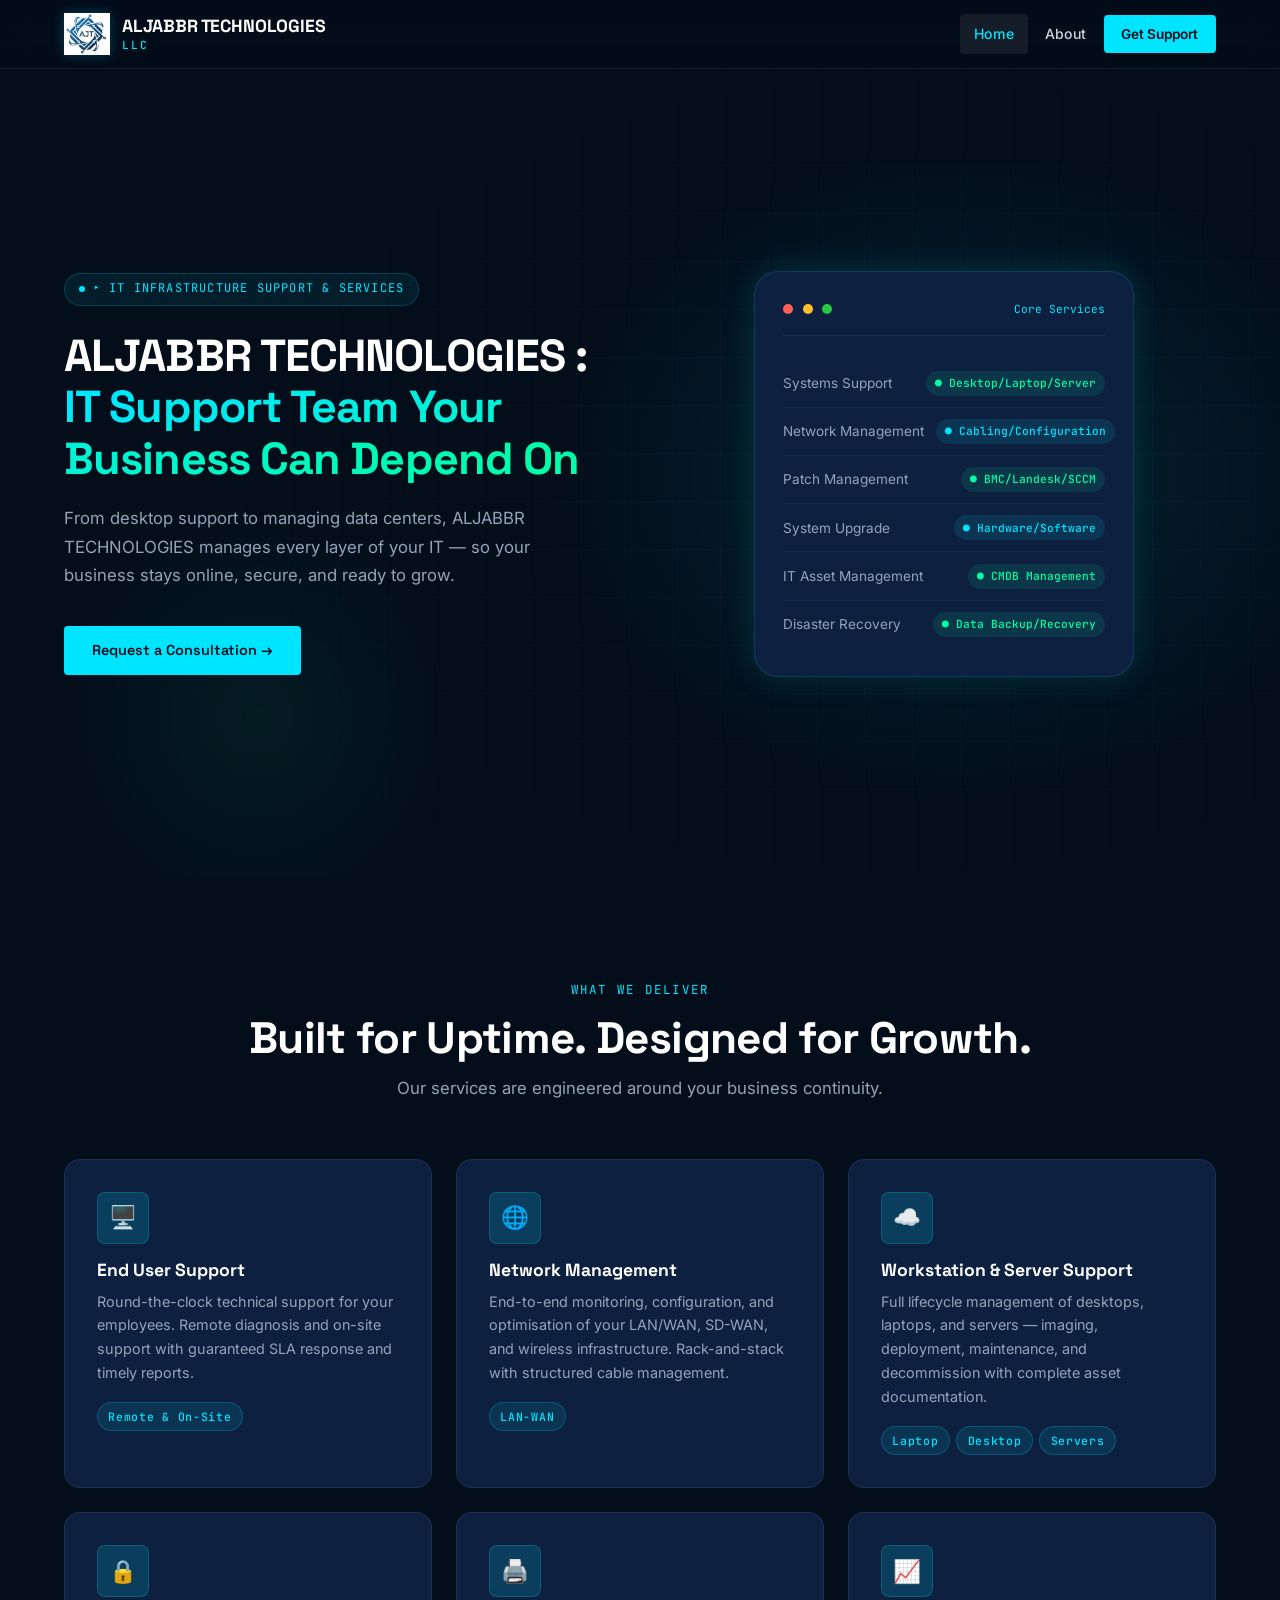
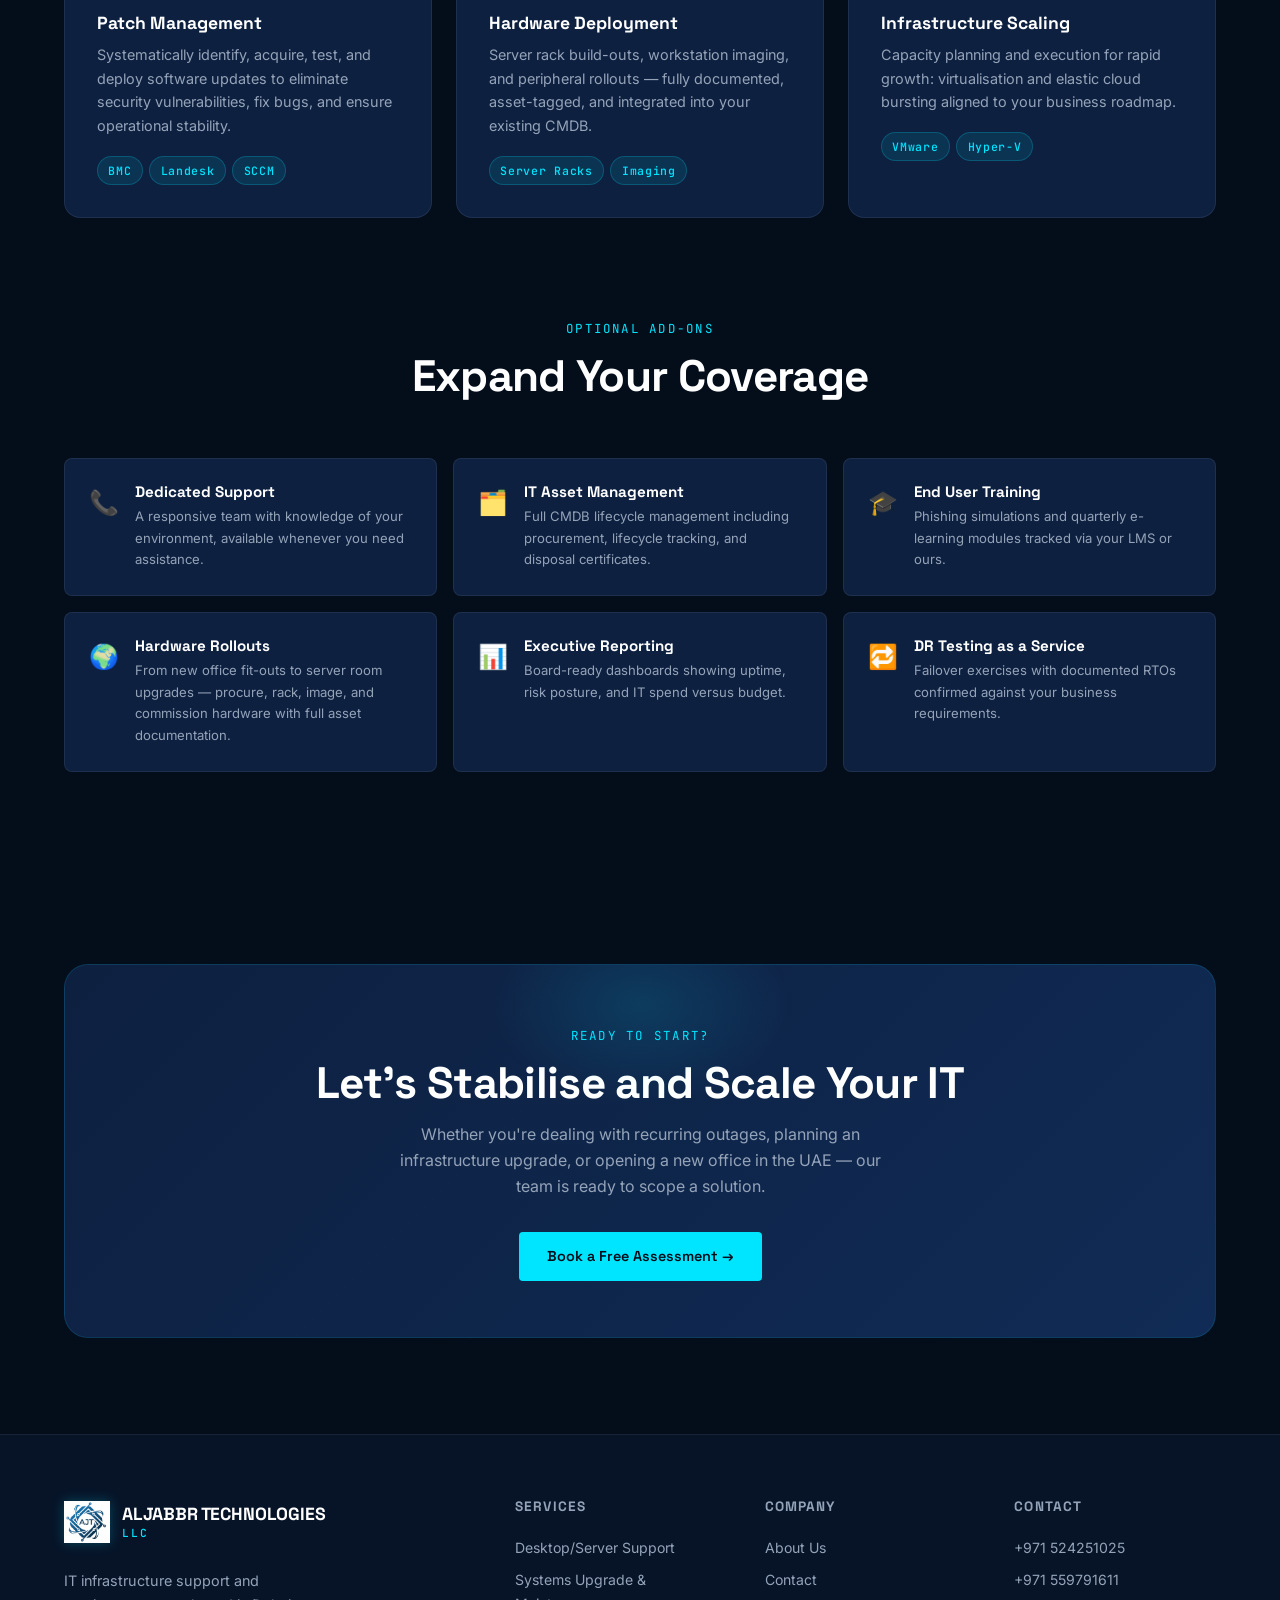
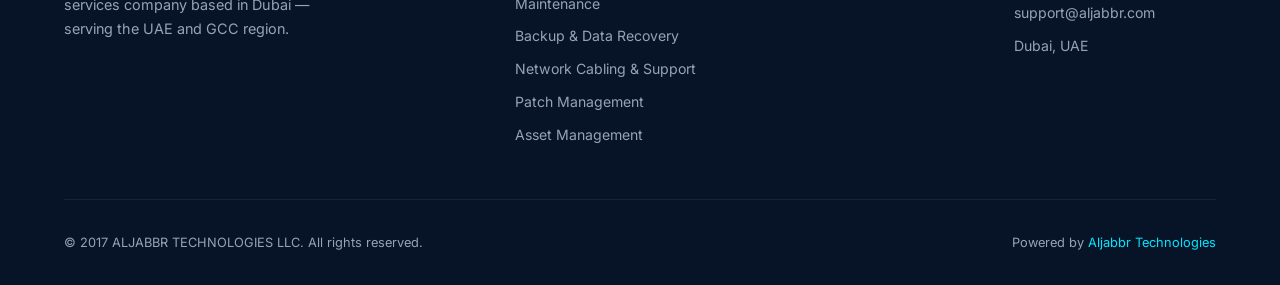
==== index.html @ 436e1207 "Add files via upload" ====
<!DOCTYPE html>
<html lang="en">
<head>
  <meta charset="UTF-8" />
  <meta name="viewport" content="width=device-width, initial-scale=1.0" />
  <title>ALJABBR TECHNOLOGIES LLC — IT Infrastructure &amp; Support Services</title>
  <meta name="description" content="Dubai-based IT infrastructure support: Desktop/Server Support, Network Management, Patch Management, and Hardware Deployment." />
  <link rel="stylesheet" href="style.css" />
  <style>
    /* ── Hero ── */
    .hero {
      min-height: 90vh;
      display: flex; align-items: center;
      background: var(--navy-950);
      position: relative; overflow: hidden;
      padding-block: 5rem;
    }
    .hero::before {
      content: '';
      position: absolute; inset: 0;
      background:
        radial-gradient(ellipse 55% 70% at 75% 50%, rgba(0,229,255,.1) 0%, transparent 60%),
        radial-gradient(ellipse 30% 50% at 20% 80%, rgba(0,255,163,.06) 0%, transparent 55%);
      pointer-events: none;
    }
    .hero::after {
      content: '';
      position: absolute; inset: 0;
      background-image: linear-gradient(rgba(0,229,255,.04) 1px, transparent 1px),
                        linear-gradient(90deg, rgba(0,229,255,.04) 1px, transparent 1px);
      background-size: 48px 48px;
      mask-image: radial-gradient(ellipse 80% 80% at 70% 50%, black, transparent);
      -webkit-mask-image: radial-gradient(ellipse 80% 80% at 70% 50%, black, transparent);
      pointer-events: none;
    }
    .hero__inner {
      display: grid; grid-template-columns: 1fr 1fr; gap: 4rem; align-items: center;
      max-width: var(--max-w); margin-inline: auto; padding-inline: 1.5rem;
      position: relative; z-index: 1;
    }
    .hero__badge {
      display: inline-flex; align-items: center; gap: .5rem;
      font-family: var(--font-mono); font-size: .75rem;
      color: var(--arc); letter-spacing: .1em;
      background: rgba(0,229,255,.08); border: 1px solid rgba(0,229,255,.2);
      padding: .35rem .85rem; border-radius: 99px;
      margin-bottom: 1.5rem;
    }
    .hero__badge::before {
      content: ''; width: 6px; height: 6px; border-radius: 50%;
      background: var(--arc);
      animation: pulse 2s infinite;
      flex-shrink: 0;
    }
    @keyframes pulse {
      0%,100% { opacity: 1; } 50% { opacity: .3; }
    }
    .hero h1 { margin-bottom: 1.25rem; }
    .hero h1 em {
      font-style: normal;
      background: linear-gradient(135deg, var(--arc), var(--green-accent));
      -webkit-background-clip: text; -webkit-text-fill-color: transparent;
      background-clip: text;
    }
    .hero__sub {
      font-size: 1.05rem; color: var(--slate-400);
      max-width: 48ch; margin-bottom: 2.25rem; line-height: 1.7;
    }
    .hero__actions { display: flex; gap: 1rem; flex-wrap: wrap; }

    /* Hero visual */
    .hero__visual {
      position: relative; display: flex; justify-content: center; align-items: center;
    }
    .hero__panel {
      background: var(--navy-800);
      border: 1px solid rgba(0,229,255,.15);
      border-radius: var(--radius-xl);
      padding: 1.75rem;
      width: 100%; max-width: 380px;
      box-shadow: var(--shadow-glow), var(--shadow-card);
    }
    .hero__panel-head {
      display: flex; align-items: center; gap: .6rem;
      margin-bottom: 1.5rem; padding-bottom: 1rem;
      border-bottom: 1px solid rgba(255,255,255,.06);
    }
    .dot { width: 10px; height: 10px; border-radius: 50%; flex-shrink: 0; }
    .dot-red   { background: #ff5f57; }
    .dot-amber { background: #ffbd2e; }
    .dot-green { background: #28c840; }
    .hero__panel-head span {
      margin-left: auto;
      font-family: var(--font-mono); font-size: .7rem; color: var(--arc);
    }
    .status-row {
      display: flex; align-items: center; justify-content: space-between;
      padding: .7rem 0; border-bottom: 1px solid rgba(255,255,255,.05);
      font-size: .85rem; gap: .75rem;
    }
    .status-row:last-of-type { border-bottom: none; }
    .status-row .label { color: var(--slate-400); white-space: nowrap; }
    .status-badge {
      font-family: var(--font-mono); font-size: .7rem;
      padding: .2rem .55rem; border-radius: 99px;
      font-weight: 500; white-space: nowrap;
    }
    .status-ok  { background: rgba(0,255,163,.1); color: var(--green-accent); }
    .status-act { background: rgba(0,229,255,.1); color: var(--arc); }
    .status-warn{ background: rgba(255,189,46,.1); color: #ffbd2e; }

    /* ── Services strip ── */
    .services-strip { padding-block: 2rem; border-bottom: 1px solid rgba(255,255,255,.06); }
    .services-strip__inner {
      max-width: var(--max-w); margin-inline: auto; padding-inline: 1.5rem;
      display: flex; align-items: center; gap: 3rem; flex-wrap: wrap;
    }
    .services-strip span { font-size: .8rem; color: var(--slate-400); letter-spacing: .06em; text-transform: uppercase; font-family: var(--font-mono); }
    .services-strip__items { display: flex; gap: 2.5rem; flex-wrap: wrap; }
    .services-strip__item { display: flex; align-items: center; gap: .5rem; font-size: .88rem; color: var(--slate-300); }
    .services-strip__item::before { content: ''; width: 6px; height: 6px; border-radius: 50%; background: var(--arc); flex-shrink: 0; }

    /* ── Core services cards ── */
    .service-card .icon-wrap { margin-bottom: 1rem; }
    .service-card h3 { font-size: 1.1rem; margin-bottom: .6rem; }
    .service-card p { font-size: .9rem; color: var(--slate-400); }
    .service-card__tags { display: flex; gap: .4rem; flex-wrap: wrap; margin-top: 1.1rem; }

    /* ── Why choose us ── */
    .why { background: var(--navy-900); }
    .why__grid { display: grid; grid-template-columns: 1fr 1.1fr; gap: 5rem; align-items: center; }
    .why__list { display: flex; flex-direction: column; gap: 1.25rem; margin-top: 2rem; }
    .why__item { display: flex; gap: 1rem; align-items: flex-start; }
    .why__item-icon {
      width: 40px; height: 40px; border-radius: var(--radius-sm);
      background: var(--arc-glow); border: 1px solid rgba(0,229,255,.2);
      display: flex; align-items: center; justify-content: center;
      font-size: 1.1rem; flex-shrink: 0; margin-top: .1rem;
    }
    .why__item-text h4 { margin-bottom: .3rem; font-size: 1rem; }
    .why__item-text p { font-size: .88rem; color: var(--slate-400); }

    /* ── Add-ons ── */
    .addon-grid { display: grid; grid-template-columns: repeat(3,1fr); gap: 1rem; }
    .addon-card {
      background: var(--navy-800);
      border: 1px solid rgba(255,255,255,.07);
      border-radius: var(--radius-md); padding: 1.5rem;
      display: flex; gap: 1rem; align-items: flex-start;
    }
    .addon-card .icon { font-size: 1.5rem; flex-shrink: 0; }
    .addon-card h4 { font-size: .95rem; margin-bottom: .35rem; }
    .addon-card p { font-size: .82rem; color: var(--slate-400); }

    /* ── CTA band ── */
    .cta-band {
      background: linear-gradient(135deg, var(--navy-800), var(--navy-700));
      border: 1px solid rgba(0,229,255,.12);
      border-radius: var(--radius-xl);
      padding: 3.5rem;
      text-align: center;
      position: relative; overflow: hidden;
    }
    .cta-band::before {
      content: '';
      position: absolute; top: -60px; left: 50%; transform: translateX(-50%);
      width: 300px; height: 200px;
      background: radial-gradient(ellipse, rgba(0,229,255,.12), transparent 70%);
      pointer-events: none;
    }
    .cta-band h2 { margin-bottom: .75rem; }
    .cta-band p { max-width: 50ch; margin: 0 auto 2rem; color: var(--slate-400); }
    .cta-band .btns { display: flex; justify-content: center; gap: 1rem; flex-wrap: wrap; }

    /* ── Responsive (page-specific) ── */
    @media (max-width: 900px) {
      .hero__inner { grid-template-columns: 1fr; text-align: center; gap: 3rem; }
      .hero { min-height: auto; padding-block: 4rem 3rem; }
      .hero__sub { margin-inline: auto; }
      .hero__actions { justify-content: center; }
      .hero__visual { justify-content: center; }
      .why__grid { grid-template-columns: 1fr; gap: 3rem; }
      .addon-grid { grid-template-columns: 1fr 1fr; }
    }
    @media (max-width: 600px) {
      .hero { padding-block: 3rem 2.5rem; }
      .hero__panel { max-width: 100%; }
      .status-row { font-size: .78rem; }
      .status-badge { font-size: .65rem; }
      .addon-grid { grid-template-columns: 1fr; }
      .cta-band { padding: 2rem 1.25rem; }
      .cta-band h2 { font-size: 1.5rem; }
    }
    @media (max-width: 480px) {
      .hero__badge { font-size: .68rem; }
    }
  </style>
</head>
<body>

<!-- ══ NAV ══ -->
<nav class="nav">
  <div class="nav__inner">
    <a href="index.html" class="nav__logo" aria-label="ALJABBR TECHNOLOGIES LLC — Home">
      <img src="logo.png" alt="AJT Logo" class="nav__logo-img" width="46" height="46" />
      <div class="nav__brand">ALJABBR TECHNOLOGIES<small>LLC</small></div>
    </a>
    <div class="nav__links" id="navLinks">
      <a href="index.html" class="active">Home</a>
      <a href="about.html">About</a>
      <a href="contact.html" class="nav__cta">Get Support</a>
    </div>
    <button class="nav__toggle" id="navToggle" aria-label="Toggle menu" aria-expanded="false" aria-controls="navLinks">
      <span></span><span></span><span></span>
    </button>
  </div>
</nav>

<!-- ══ HERO ══ -->
<section class="hero">
  <div class="hero__inner">
    <div class="hero__content">
      <div class="hero__badge">▸ IT INFRASTRUCTURE SUPPORT &amp; SERVICES</div>
      <h1>ALJABBR TECHNOLOGIES : <em>IT Support Team Your Business Can Depend On</em></h1>
      <p class="hero__sub">From desktop support to managing data centers, ALJABBR TECHNOLOGIES manages every layer of your IT — so your business stays online, secure, and ready to grow.</p>
      <div class="hero__actions">
        <a href="contact.html" class="btn btn-primary">Request a Consultation →</a>
      </div>
    </div>
    <div class="hero__visual">
      <div class="hero__panel">
        <div class="hero__panel-head">
          <div class="dot dot-red"></div>
          <div class="dot dot-amber"></div>
          <div class="dot dot-green"></div>
          <span>Core Services</span>
        </div>
        <div class="status-row">
          <span class="label">Systems Support</span>
          <span class="status-badge status-ok">● Desktop/Laptop/Server</span>
        </div>
        <div class="status-row">
          <span class="label">Network Management</span>
          <span class="status-badge status-act">● Cabling/Configuration</span>
        </div>
        <div class="status-row">
          <span class="label">Patch Management</span>
          <span class="status-badge status-ok">● BMC/Landesk/SCCM</span>
        </div>
        <div class="status-row">
          <span class="label">System Upgrade</span>
          <span class="status-badge status-act">● Hardware/Software</span>
        </div>
        <div class="status-row">
          <span class="label">IT Asset Management</span>
          <span class="status-badge status-ok">● CMDB Management</span>
        </div>
        <div class="status-row">
          <span class="label">Disaster Recovery</span>
          <span class="status-badge status-ok">● Data Backup/Recovery</span>
        </div>
      </div>
    </div>
  </div>
</section>

<!-- ══ CORE SERVICES ══ -->
<section class="section">
  <div class="container">
    <div class="section-head reveal">
      <div class="eyebrow">What We Deliver</div>
      <h2>Built for Uptime. Designed for Growth.</h2>
      <p>Our services are engineered around your business continuity.</p>
    </div>
    <div class="grid-3">
      <div class="card service-card reveal">
        <div class="icon-wrap">🖥️</div>
        <h3>End User Support</h3>
        <p>Round-the-clock technical support for your employees. Remote diagnosis and on-site support with guaranteed SLA response and timely reports.</p>
        <div class="service-card__tags">
          <span class="tag">Remote &amp; On-Site</span>
        </div>
      </div>
      <div class="card service-card reveal">
        <div class="icon-wrap">🌐</div>
        <h3>Network Management</h3>
        <p>End-to-end monitoring, configuration, and optimisation of your LAN/WAN, SD-WAN, and wireless infrastructure. Rack-and-stack with structured cable management.</p>
        <div class="service-card__tags">
          <span class="tag">LAN-WAN</span>
        </div>
      </div>
      <div class="card service-card reveal">
        <div class="icon-wrap">☁️</div>
        <h3>Workstation &amp; Server Support</h3>
        <p>Full lifecycle management of desktops, laptops, and servers — imaging, deployment, maintenance, and decommission with complete asset documentation.</p>
        <div class="service-card__tags">
          <span class="tag">Laptop</span>
          <span class="tag">Desktop</span>
          <span class="tag">Servers</span>
        </div>
      </div>
      <div class="card service-card reveal">
        <div class="icon-wrap">🔒</div>
        <h3>Patch Management</h3>
        <p>Systematically identify, acquire, test, and deploy software updates to eliminate security vulnerabilities, fix bugs, and ensure operational stability.</p>
        <div class="service-card__tags">
          <span class="tag">BMC</span>
          <span class="tag">Landesk</span>
          <span class="tag">SCCM</span>
        </div>
      </div>
      <div class="card service-card reveal">
        <div class="icon-wrap">🖨️</div>
        <h3>Hardware Deployment</h3>
        <p>Server rack build-outs, workstation imaging, and peripheral rollouts — fully documented, asset-tagged, and integrated into your existing CMDB.</p>
        <div class="service-card__tags">
          <span class="tag">Server Racks</span>
          <span class="tag">Imaging</span>
        </div>
      </div>
      <div class="card service-card reveal">
        <div class="icon-wrap">📈</div>
        <h3>Infrastructure Scaling</h3>
        <p>Capacity planning and execution for rapid growth: virtualisation and elastic cloud bursting aligned to your business roadmap.</p>
        <div class="service-card__tags">
          <span class="tag">VMware</span>
          <span class="tag">Hyper-V</span>
        </div>
      </div>
    </div>
  </div>
</section>

<!-- ══ ADD-ONS ══ -->
<section class="section" style="padding-top:0;">
  <div class="container">
    <div class="section-head reveal">
      <div class="eyebrow">Optional Add-Ons</div>
      <h2>Expand Your Coverage</h2>
    </div>
    <div class="addon-grid">
      <div class="addon-card reveal">
        <div class="icon">📞</div>
        <div>
          <h4>Dedicated Support</h4>
          <p>A responsive team with knowledge of your environment, available whenever you need assistance.</p>
        </div>
      </div>
      <div class="addon-card reveal">
        <div class="icon">🗂️</div>
        <div>
          <h4>IT Asset Management</h4>
          <p>Full CMDB lifecycle management including procurement, lifecycle tracking, and disposal certificates.</p>
        </div>
      </div>
      <div class="addon-card reveal">
        <div class="icon">🎓</div>
        <div>
          <h4>End User Training</h4>
          <p>Phishing simulations and quarterly e-learning modules tracked via your LMS or ours.</p>
        </div>
      </div>
      <div class="addon-card reveal">
        <div class="icon">🌍</div>
        <div>
          <h4>Hardware Rollouts</h4>
          <p>From new office fit-outs to server room upgrades — procure, rack, image, and commission hardware with full asset documentation.</p>
        </div>
      </div>
      <div class="addon-card reveal">
        <div class="icon">📊</div>
        <div>
          <h4>Executive Reporting</h4>
          <p>Board-ready dashboards showing uptime, risk posture, and IT spend versus budget.</p>
        </div>
      </div>
      <div class="addon-card reveal">
        <div class="icon">🔁</div>
        <div>
          <h4>DR Testing as a Service</h4>
          <p>Failover exercises with documented RTOs confirmed against your business requirements.</p>
        </div>
      </div>
    </div>
  </div>
</section>

<!-- ══ CTA BAND ══ -->
<section class="section">
  <div class="container">
    <div class="cta-band reveal">
      <div class="eyebrow">Ready to Start?</div>
      <h2>Let's Stabilise and Scale Your IT</h2>
      <p>Whether you're dealing with recurring outages, planning an infrastructure upgrade, or opening a new office in the UAE — our team is ready to scope a solution.</p>
      <div class="btns">
        <a href="contact.html" class="btn btn-primary">Book a Free Assessment →</a>
      </div>
    </div>
  </div>
</section>

<!-- ══ FOOTER ══ -->
<footer class="footer">
  <div class="container">
    <div class="footer__grid">
      <div class="footer__brand">
        <a href="index.html" class="nav__logo" style="margin-bottom:.75rem;display:inline-flex;">
          <img src="logo.png" alt="AJT Logo" class="nav__logo-img" />
          <div class="nav__brand">ALJABBR TECHNOLOGIES<small>LLC</small></div>
        </a>
        <p>IT infrastructure support and services company based in Dubai — serving the UAE and GCC region.</p>
      </div>
      <div class="footer__col">
        <h5>Services</h5>
        <a href="index.html">Desktop/Server Support</a>
        <a href="index.html">Systems Upgrade &amp; Maintenance</a>
        <a href="index.html">Backup &amp; Data Recovery</a>
        <a href="index.html">Network Cabling &amp; Support</a>
        <a href="index.html">Patch Management</a>
        <a href="index.html">Asset Management</a>
      </div>
      <div class="footer__col">
        <h5>Company</h5>
        <a href="about.html">About Us</a>
        <a href="contact.html">Contact</a>
      </div>
      <div class="footer__col">
        <h5>Contact</h5>
        <a href="tel:+971524251025">+971 524251025</a>
        <a href="tel:+971559791611">+971 559791611</a>
        <a href="mailto:support@aljabbr.com">support@aljabbr.com</a>
        <a href="contact.html">Dubai, UAE</a>
      </div>
    </div>
    <div class="footer__bottom">
      <span>© 2017 ALJABBR TECHNOLOGIES LLC. All rights reserved.</span>
      <span>Powered by <span class="arc">Aljabbr Technologies</span></span>
    </div>
  </div>
</footer>

<script src="main.js"></script>
</body>
</html>
---- style.css ----
/* =============================================
   ALJABBR TECHNOLOGIES LLC — Global Stylesheet
   ============================================= */

@import url('https://fonts.googleapis.com/css2?family=Space+Grotesk:wght@300;400;500;600;700&family=Inter:wght@300;400;500;600&family=JetBrains+Mono:wght@400;500&display=swap');

/* ── Design Tokens ── */
:root {
  --navy-950:    #040d1a;
  --navy-900:    #071428;
  --navy-800:    #0d2040;
  --navy-700:    #102b55;
  --navy-600:    #143566;
  --slate-400:   #94a3b8;
  --slate-300:   #cbd5e1;
  --slate-200:   #e2e8f0;
  --slate-100:   #f1f5f9;
  --white:       #ffffff;
  --arc:         #00e5ff;
  --arc-dim:     #00b8cc;
  --arc-glow:    rgba(0,229,255,.15);
  --green-accent:#00ffa3;
  --danger:      #ff4d6d;

  --font-display: 'Space Grotesk', sans-serif;
  --font-body:    'Inter', sans-serif;
  --font-mono:    'JetBrains Mono', monospace;

  --radius-sm: 4px;
  --radius-md: 8px;
  --radius-lg: 16px;
  --radius-xl: 24px;

  --shadow-card: 0 4px 24px rgba(0,0,0,.35);
  --shadow-glow: 0 0 32px rgba(0,229,255,.18);

  --transition: 220ms cubic-bezier(.4,0,.2,1);
  --max-w: 1200px;
}

/* ── Reset ── */
*, *::before, *::after { box-sizing: border-box; margin: 0; padding: 0; }
html { scroll-behavior: smooth; font-size: 16px; }
body {
  font-family: var(--font-body);
  background: var(--navy-950);
  color: var(--slate-300);
  line-height: 1.65;
  -webkit-font-smoothing: antialiased;
}
img { display: block; max-width: 100%; }
a { color: inherit; text-decoration: none; }
ul, ol { list-style: none; }
button { cursor: pointer; font-family: inherit; border: none; background: none; }
input, textarea, select { font-family: inherit; }

/* ── Typography ── */
h1,h2,h3,h4,h5 { font-family: var(--font-display); color: var(--white); line-height: 1.15; font-weight: 700; }
h1 { font-size: clamp(2rem, 5vw, 2.8rem); letter-spacing: -.02em; }
h2 { font-size: clamp(1.6rem, 3.5vw, 2.75rem); letter-spacing: -.015em; }
h3 { font-size: clamp(1.1rem, 2vw, 1.5rem); }
h4 { font-size: 1.1rem; }
p  { color: var(--slate-300); }

.eyebrow {
  font-family: var(--font-mono);
  font-size: .78rem;
  letter-spacing: .18em;
  text-transform: uppercase;
  color: var(--arc);
  display: inline-block;
  margin-bottom: .75rem;
}

/* ── Layout ── */
.container { max-width: var(--max-w); margin-inline: auto; padding-inline: 1.5rem; }
.section    { padding-block: 6rem; }
.section-sm { padding-block: 3.5rem; }

/* ── Navigation ── */
.nav {
  position: sticky; top: 0; z-index: 100;
  background: rgba(4,13,26,.92);
  backdrop-filter: blur(14px);
  -webkit-backdrop-filter: blur(14px);
  border-bottom: 1px solid rgba(255,255,255,.06);
}
.nav__inner {
  display: flex; align-items: center; justify-content: space-between;
  height: 68px; max-width: var(--max-w); margin-inline: auto; padding-inline: 1.5rem;
  gap: 1rem;
}
.nav__logo {
  display: flex; align-items: center; gap: .75rem;
  text-decoration: none; flex-shrink: 0;
}
.nav__logo-img {
  width: 46px; height: 46px;
  object-fit: contain;
  flex-shrink: 0;
  filter: drop-shadow(0 0 6px rgba(0,229,255,.25));
  transition: filter var(--transition), transform var(--transition);
}
.nav__logo:hover .nav__logo-img {
  filter: drop-shadow(0 0 10px rgba(0,229,255,.5));
  transform: scale(1.04);
}
.nav__brand {
  font-family: var(--font-display);
  font-weight: 700; font-size: clamp(0.8rem, 2.5vw, 1.1rem);
  color: var(--white);
  line-height: 1.1;
  letter-spacing: -.01em;
  white-space: nowrap;
}
.nav__brand small {
  display: block;
  font-size: .7rem;
  font-weight: 500;
  letter-spacing: .18em;
  text-transform: uppercase;
  color: var(--arc);
  margin-top: .15rem;
  font-family: var(--font-mono);
}
.nav__links {
  display: flex; gap: .25rem; align-items: center;
}
.nav__links a {
  font-size: .88rem;
  font-weight: 500;
  color: var(--slate-300);
  padding: .5rem .85rem;
  border-radius: var(--radius-sm);
  transition: color var(--transition), background var(--transition);
  white-space: nowrap;
}
.nav__links a:hover,
.nav__links a.active {
  color: var(--white);
  background: rgba(255,255,255,.07);
}
.nav__links a.active { color: var(--arc); }
.nav__cta {
  font-size: .85rem !important; font-weight: 600 !important;
  background: var(--arc) !important;
  color: var(--navy-950) !important;
  padding: .5rem 1.1rem !important;
  border-radius: var(--radius-sm) !important;
  transition: background var(--transition), transform var(--transition) !important;
}
.nav__cta:hover { background: var(--arc-dim) !important; transform: translateY(-1px) !important; }

/* Mobile hamburger */
.nav__toggle {
  display: none;
  flex-direction: column; gap: 5px;
  width: 36px; height: 36px;
  padding: 6px; cursor: pointer;
  align-items: center; justify-content: center;
  flex-shrink: 0;
  border-radius: var(--radius-sm);
  transition: background var(--transition);
}
.nav__toggle:hover { background: rgba(255,255,255,.07); }
.nav__toggle span {
  display: block; height: 2px; width: 22px; border-radius: 2px;
  background: var(--white);
  transition: transform var(--transition), opacity var(--transition);
}
.nav__toggle.open span:nth-child(1) { transform: translateY(7px) rotate(45deg); }
.nav__toggle.open span:nth-child(2) { opacity: 0; }
.nav__toggle.open span:nth-child(3) { transform: translateY(-7px) rotate(-45deg); }

/* ── Buttons ── */
.btn {
  display: inline-flex; align-items: center; gap: .5rem;
  font-family: var(--font-display);
  font-size: .9rem; font-weight: 600;
  padding: .8rem 1.75rem;
  border-radius: var(--radius-sm);
  transition: all var(--transition);
  cursor: pointer; border: none;
}
.btn-primary {
  background: var(--arc);
  color: var(--navy-950);
}
.btn-primary:hover { background: var(--arc-dim); transform: translateY(-2px); box-shadow: 0 8px 24px rgba(0,229,255,.3); }
.btn-outline {
  background: transparent;
  color: var(--white);
  border: 1.5px solid rgba(255,255,255,.25);
}
.btn-outline:hover { border-color: var(--arc); color: var(--arc); transform: translateY(-2px); }
.btn-ghost {
  background: rgba(0,229,255,.08);
  color: var(--arc);
  border: 1px solid rgba(0,229,255,.25);
}
.btn-ghost:hover { background: rgba(0,229,255,.16); }

/* ── Cards ── */
.card {
  background: var(--navy-800);
  border: 1px solid rgba(255,255,255,.07);
  border-radius: var(--radius-lg);
  padding: 2rem;
  transition: border-color var(--transition), transform var(--transition), box-shadow var(--transition);
}
.card:hover {
  border-color: rgba(0,229,255,.3);
  transform: translateY(-4px);
  box-shadow: var(--shadow-glow);
}

/* ── Grid helpers ── */
.grid-2 { display: grid; grid-template-columns: repeat(2,1fr); gap: 1.5rem; }
.grid-3 { display: grid; grid-template-columns: repeat(3,1fr); gap: 1.5rem; }
.grid-4 { display: grid; grid-template-columns: repeat(4,1fr); gap: 1.5rem; }

/* ── Page Hero (sub-pages) ── */
.page-hero {
  background: var(--navy-900);
  padding-block: 5rem 4rem;
  border-bottom: 1px solid rgba(255,255,255,.06);
  position: relative; overflow: hidden;
}
.page-hero::before {
  content: '';
  position: absolute; inset: 0;
  background: radial-gradient(ellipse 60% 80% at 70% 50%, rgba(0,229,255,.07) 0%, transparent 65%);
  pointer-events: none;
}
.page-hero .eyebrow { margin-bottom: 1rem; }
.page-hero h1 { margin-bottom: 1rem; }
.page-hero p { font-size: 1.05rem; max-width: 55ch; color: var(--slate-400); }

/* ── Divider ── */
.divider {
  height: 1px; background: rgba(255,255,255,.07);
  margin-block: 0;
}

/* ── Section headings ── */
.section-head { text-align: center; margin-bottom: 3.5rem; }
.section-head h2 { margin-bottom: .75rem; }
.section-head p { max-width: 54ch; margin-inline: auto; color: var(--slate-400); font-size: 1.05rem; }

/* ── Stat strip ── */
.stat-strip {
  display: flex; gap: 0;
  background: var(--navy-800);
  border: 1px solid rgba(255,255,255,.07);
  border-radius: var(--radius-lg);
  overflow: hidden;
}
.stat-item {
  flex: 1;
  padding: 2rem;
  text-align: center;
  border-right: 1px solid rgba(255,255,255,.07);
}
.stat-item:last-child { border-right: none; }
.stat-item__num {
  font-family: var(--font-display);
  font-size: 2.4rem; font-weight: 700;
  color: var(--arc);
  display: block;
}
.stat-item__label {
  font-size: .82rem; color: var(--slate-400);
  text-transform: uppercase; letter-spacing: .08em;
  font-weight: 500;
}

/* ── Icon circles ── */
.icon-wrap {
  width: 52px; height: 52px;
  background: var(--arc-glow);
  border: 1px solid rgba(0,229,255,.2);
  border-radius: var(--radius-md);
  display: flex; align-items: center; justify-content: center;
  margin-bottom: 1.25rem;
  font-size: 1.4rem;
  flex-shrink: 0;
}

/* ── Tag / Chip ── */
.tag {
  display: inline-flex; align-items: center;
  font-family: var(--font-mono);
  font-size: .72rem; font-weight: 500;
  letter-spacing: .06em;
  padding: .25rem .65rem;
  border-radius: 99px;
  background: rgba(0,229,255,.1);
  color: var(--arc);
  border: 1px solid rgba(0,229,255,.2);
}
.tag-green { background: rgba(0,255,163,.08); color: var(--green-accent); border-color: rgba(0,255,163,.2); }

/* ── Footer ── */
.footer {
  background: var(--navy-900);
  border-top: 1px solid rgba(255,255,255,.06);
  padding-block: 4rem 2rem;
}
.footer__grid {
  display: grid;
  grid-template-columns: 2fr 1fr 1fr 1fr;
  gap: 3rem;
  margin-bottom: 3rem;
}
.footer__brand p { font-size: .9rem; color: var(--slate-400); margin-top: .75rem; max-width: 28ch; }
.footer__col h5 { font-size: .85rem; letter-spacing: .08em; text-transform: uppercase; color: var(--slate-400); margin-bottom: 1rem; }
.footer__col a {
  display: block; font-size: .88rem; color: var(--slate-400);
  padding-block: .3rem;
  transition: color var(--transition);
}
.footer__col a:hover { color: var(--arc); }
.footer__bottom {
  display: flex; align-items: center; justify-content: space-between;
  padding-top: 2rem;
  border-top: 1px solid rgba(255,255,255,.06);
  font-size: .8rem; color: var(--slate-400);
}
.footer__bottom .arc { color: var(--arc); }

/* ── Scroll animations ── */
.reveal {
  opacity: 0; transform: translateY(24px);
  transition: opacity .6s ease, transform .6s ease;
}
.reveal.visible { opacity: 1; transform: none; }

/* ── About page: services image ── */
.so-visual { display: flex; flex-direction: column; gap: 1.5rem; }
.so-img-wrap {
  border-radius: var(--radius-lg);
  overflow: hidden;
  border: 1px solid rgba(255,255,255,.08);
  box-shadow: var(--shadow-card);
}
.so-img { width: 100%; height: auto; display: block; }

/* ── Responsive ── */
@media (max-width: 1024px) {
  .grid-4 { grid-template-columns: repeat(2,1fr); }
  .footer__grid { grid-template-columns: 1fr 1fr; gap: 2rem; }
}
@media (max-width: 768px) {
  /* Nav mobile */
  .nav__links {
    display: none;
    position: absolute;
    top: 68px; left: 0; right: 0;
    flex-direction: column;
    background: var(--navy-900);
    border-bottom: 1px solid rgba(255,255,255,.08);
    padding: 1rem 1.5rem 1.25rem;
    gap: .25rem;
    z-index: 99;
  }
  .nav__links.open { display: flex; }
  .nav__links a { padding: .7rem 1rem; width: 100%; border-radius: var(--radius-sm); }
  .nav__toggle { display: flex; }
  /* hide the CTA in mobile nav drawer but show as regular link */
  .nav__links .nav__cta {
    margin-top: .5rem;
    text-align: center;
    justify-content: center;
  }

  /* Logo smaller on mobile */
  .nav__logo-img { width: 38px; height: 38px; }

  /* Grids */
  .grid-2, .grid-3 { grid-template-columns: 1fr; }

  /* Stat strip */
  .stat-strip { flex-direction: column; }
  .stat-item { border-right: none; border-bottom: 1px solid rgba(255,255,255,.07); }
  .stat-item:last-child { border-bottom: none; }

  /* Footer */
  .footer__grid { grid-template-columns: 1fr 1fr; gap: 2rem; }
  .footer__bottom { flex-direction: column; gap: .75rem; text-align: center; }

  /* Sections */
  .section { padding-block: 4rem; }
  .section-sm { padding-block: 2.5rem; }

  /* Page hero */
  .page-hero { padding-block: 3.5rem 2.5rem; }
}
@media (max-width: 480px) {
  h1 { font-size: 1.85rem; }
  h2 { font-size: 1.5rem; }
  .container { padding-inline: 1rem; }
  .footer__grid { grid-template-columns: 1fr; gap: 1.75rem; }
  .btn { padding: .75rem 1.25rem; font-size: .85rem; }
}
@media (prefers-reduced-motion: reduce) {
  *, *::before, *::after { transition-duration: 0ms !important; animation-duration: 0ms !important; }
  .reveal { opacity: 1; transform: none; }
}
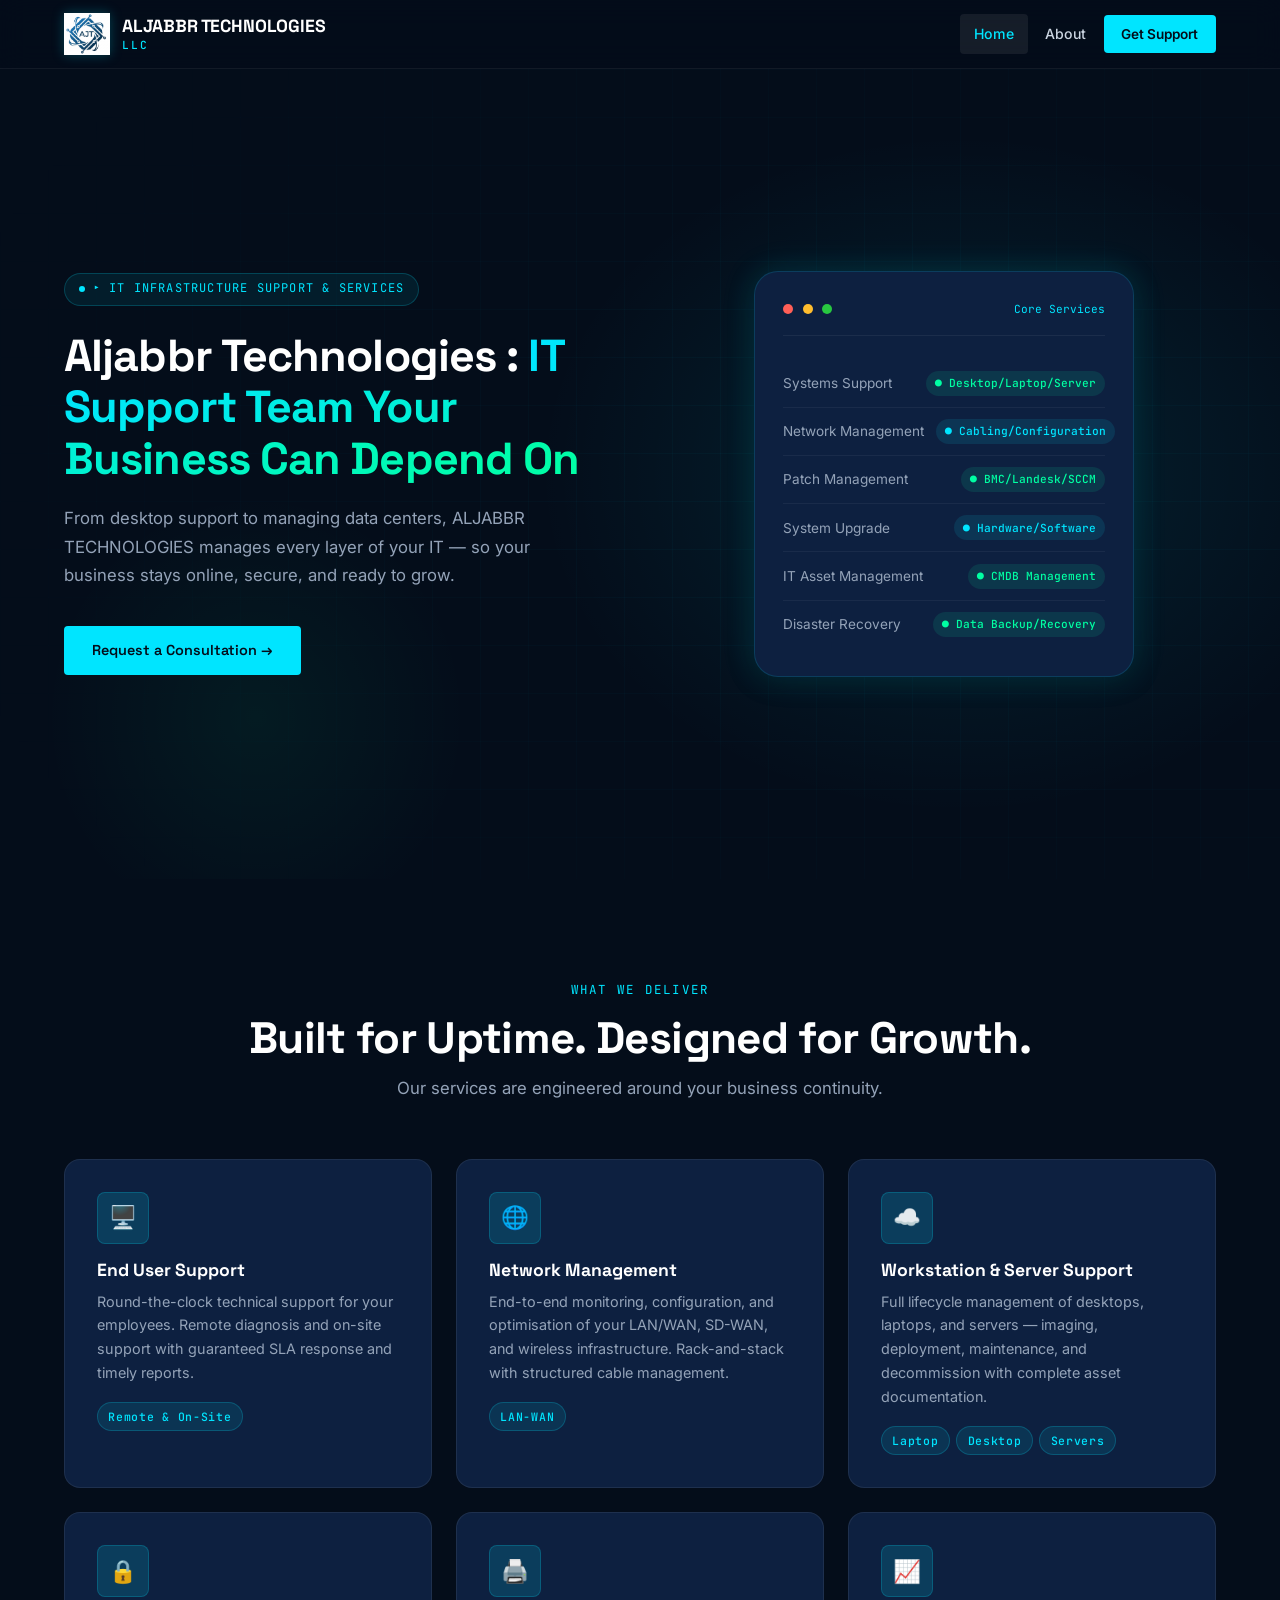
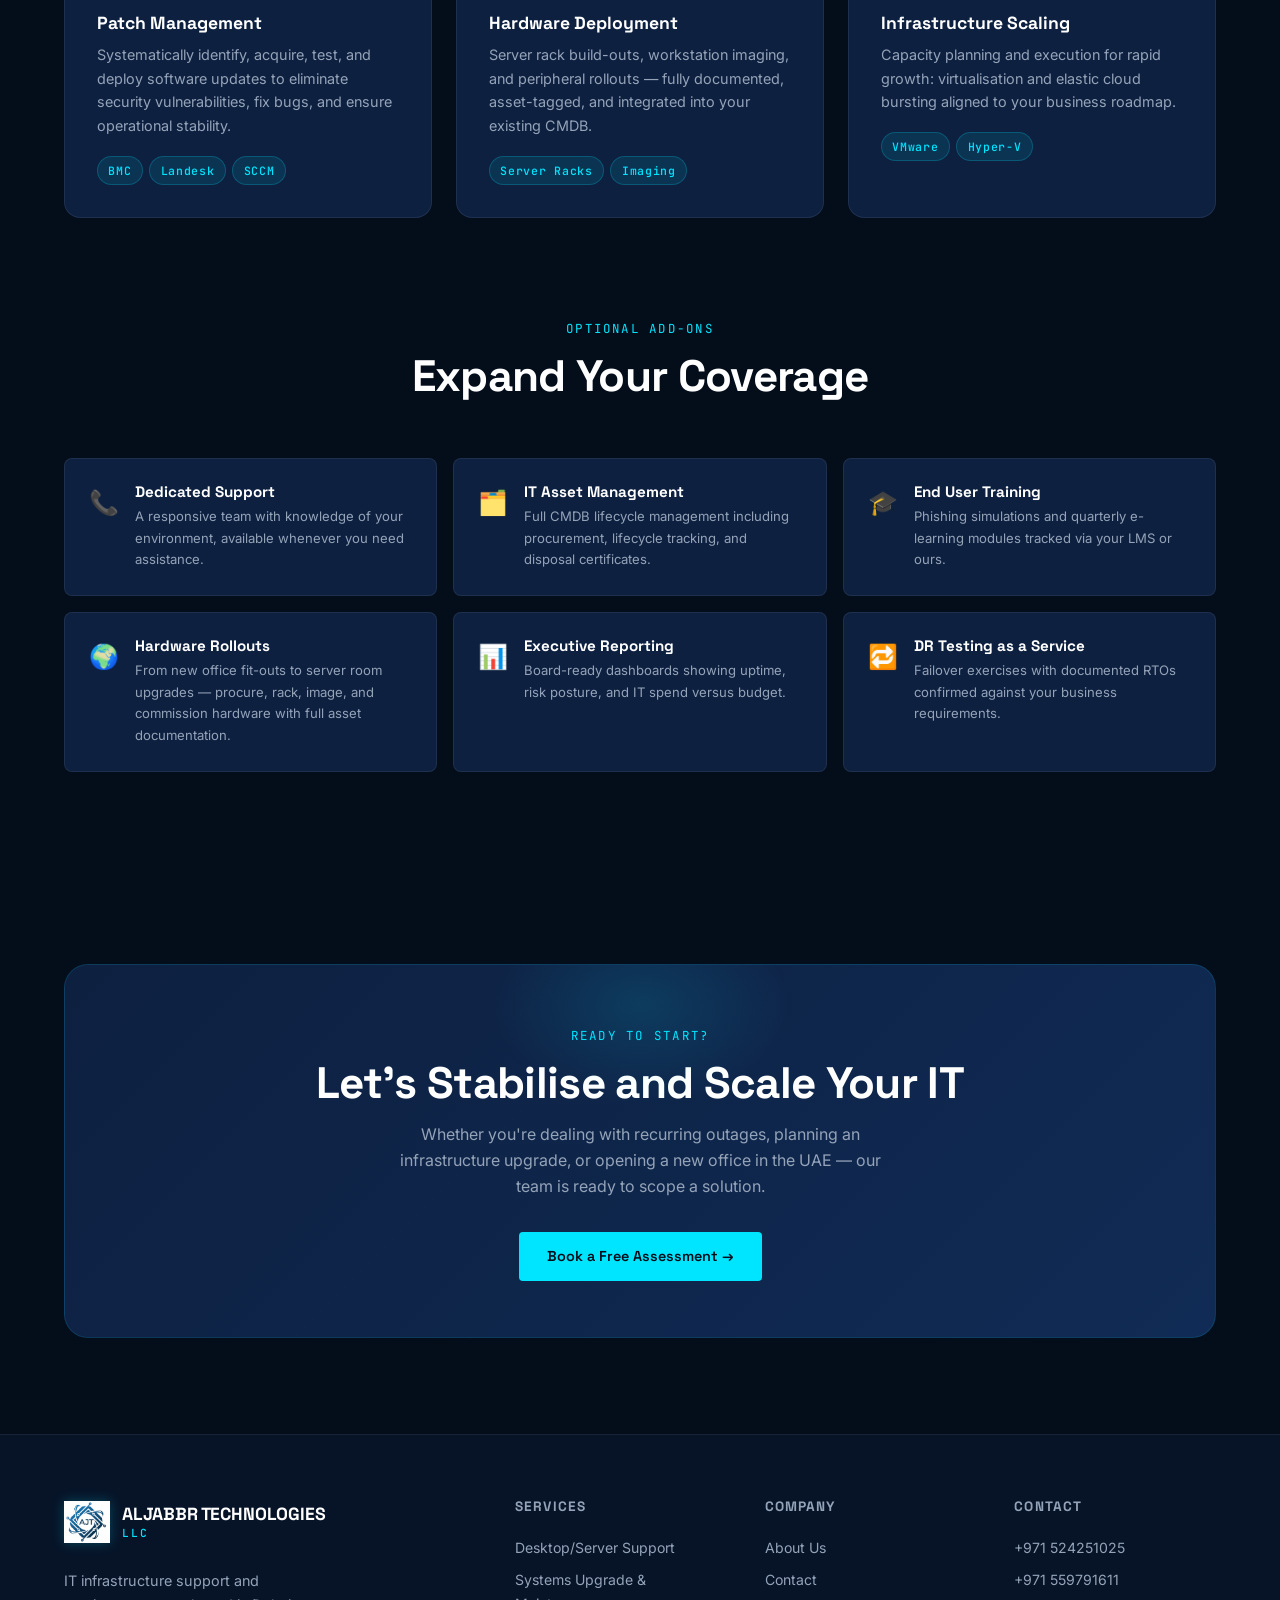
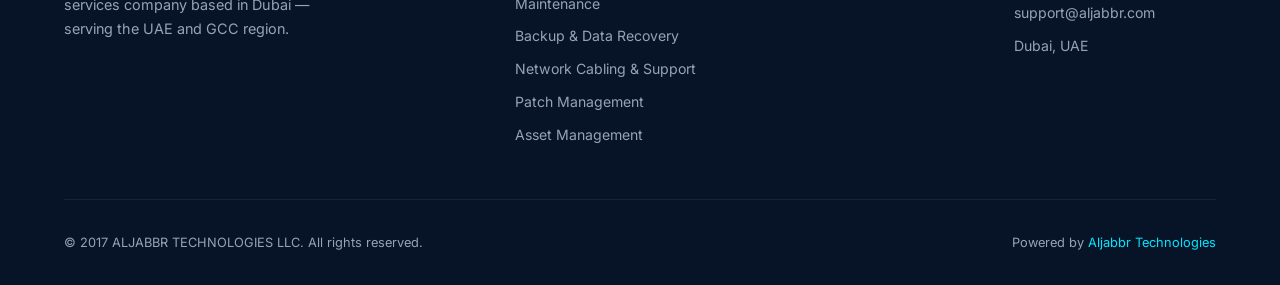
==== commit 6552e2f3: "Update index.html" ====
--- a/index.html
+++ b/index.html
@@ -221,7 +221,7 @@
   <div class="hero__inner">
     <div class="hero__content">
       <div class="hero__badge">▸ IT INFRASTRUCTURE SUPPORT &amp; SERVICES</div>
-      <h1>ALJABBR TECHNOLOGIES : <em>IT Support Team Your Business Can Depend On</em></h1>
+      <h1>Aljabbr Technologies : <em>IT Support Team Your Business Can Depend On</em></h1>
       <p class="hero__sub">From desktop support to managing data centers, ALJABBR TECHNOLOGIES manages every layer of your IT — so your business stays online, secure, and ready to grow.</p>
       <div class="hero__actions">
         <a href="contact.html" class="btn btn-primary">Request a Consultation →</a>
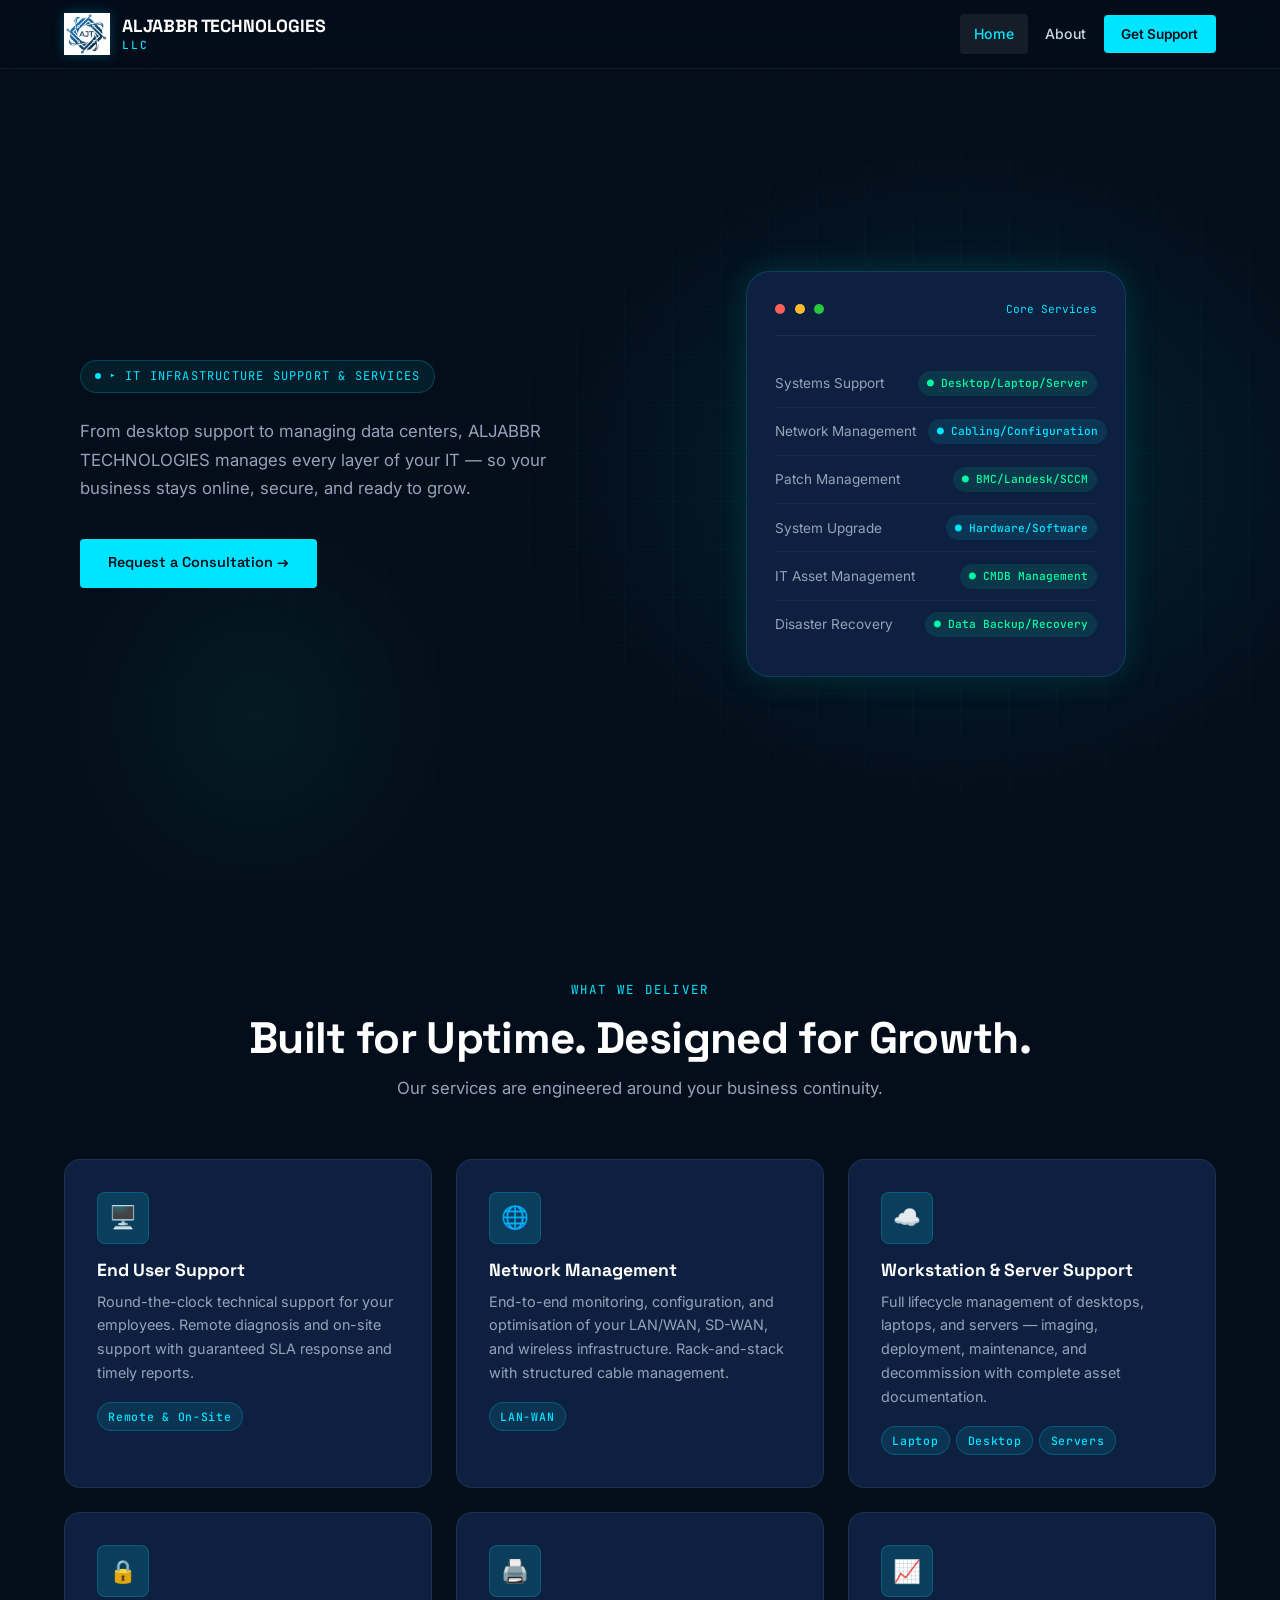
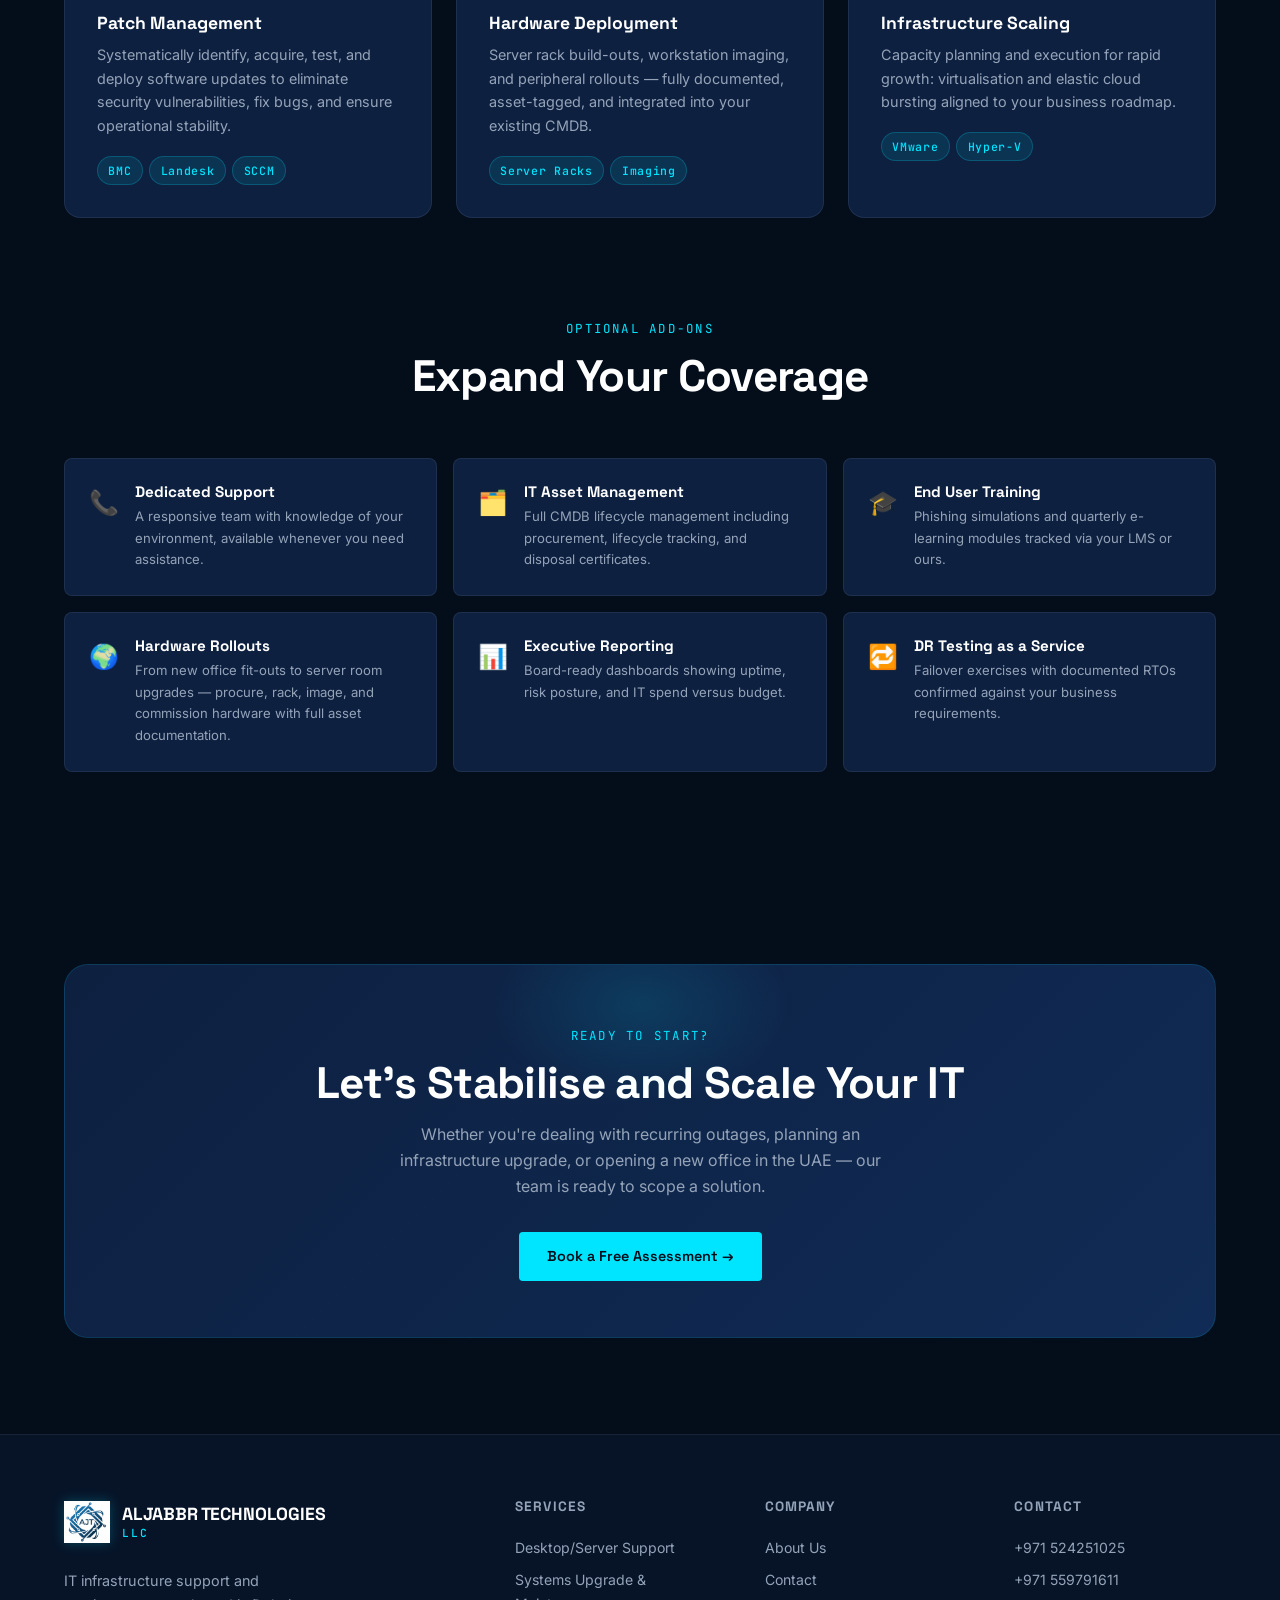
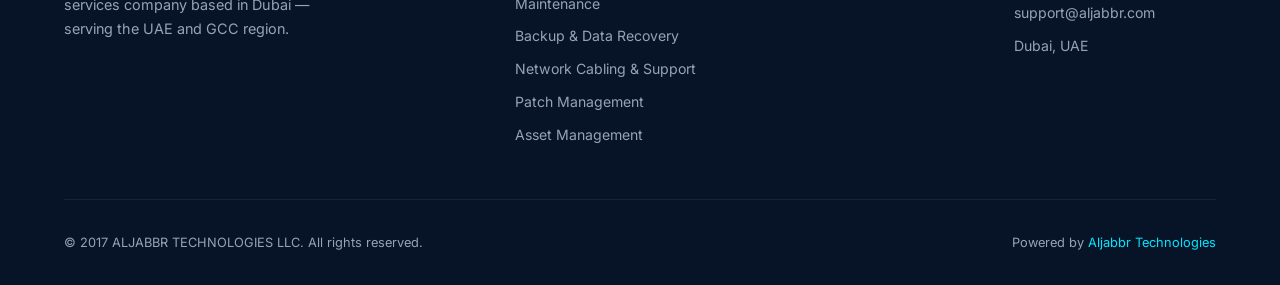
==== commit e0b6116c: "Update index.html" ====
--- a/index.html
+++ b/index.html
@@ -221,7 +221,7 @@
   <div class="hero__inner">
     <div class="hero__content">
       <div class="hero__badge">▸ IT INFRASTRUCTURE SUPPORT &amp; SERVICES</div>
-      <h1>Aljabbr Technologies : <em>IT Support Team Your Business Can Depend On</em></h1>
+<!--      <h1>Aljabbr Technologies : <em>IT Support Team Your Business Can Depend On</em></h1>  -->
       <p class="hero__sub">From desktop support to managing data centers, ALJABBR TECHNOLOGIES manages every layer of your IT — so your business stays online, secure, and ready to grow.</p>
       <div class="hero__actions">
         <a href="contact.html" class="btn btn-primary">Request a Consultation →</a>
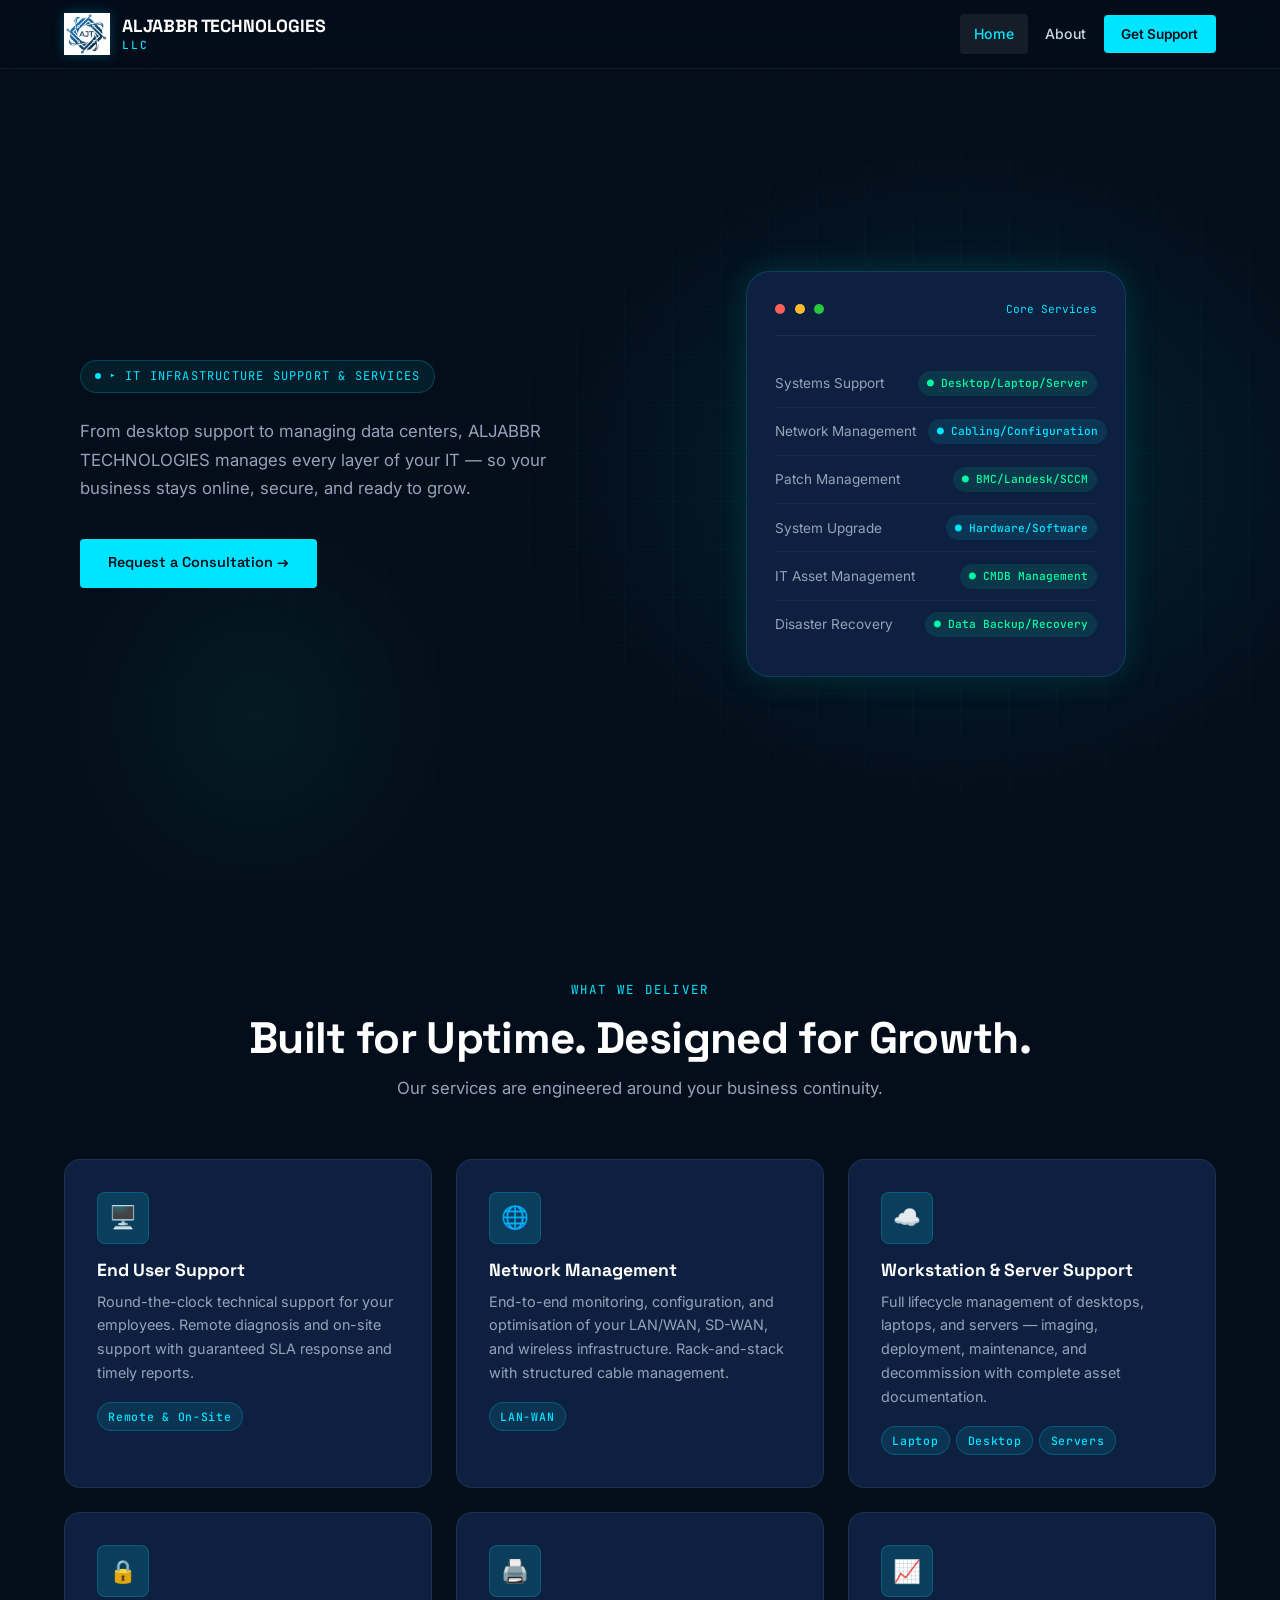
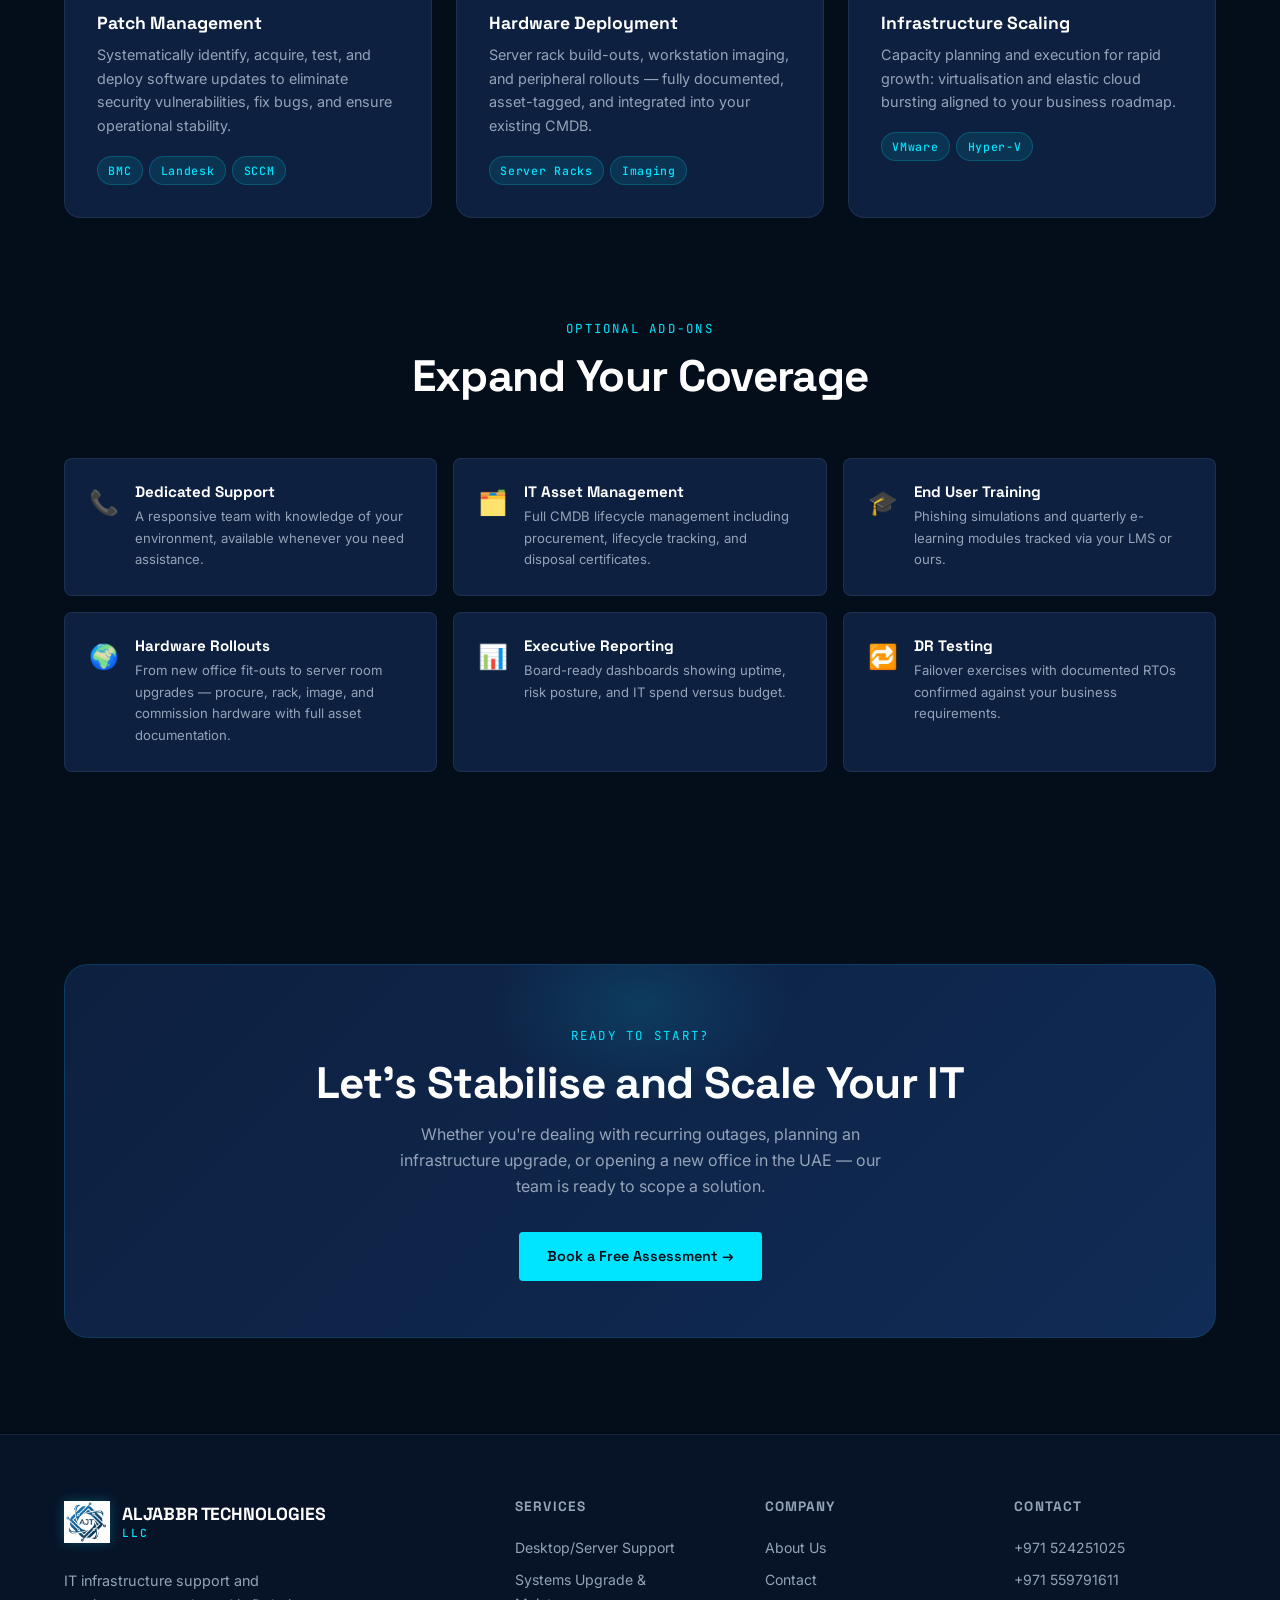
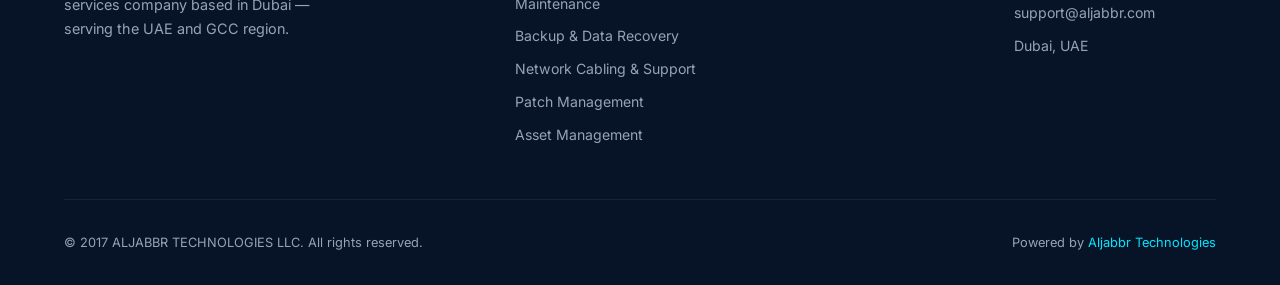
==== commit 585f0112: "Update index.html" ====
--- a/index.html
+++ b/index.html
@@ -377,7 +377,7 @@
       <div class="addon-card reveal">
         <div class="icon">🔁</div>
         <div>
-          <h4>DR Testing as a Service</h4>
+          <h4>DR Testing</h4>
           <p>Failover exercises with documented RTOs confirmed against your business requirements.</p>
         </div>
       </div>
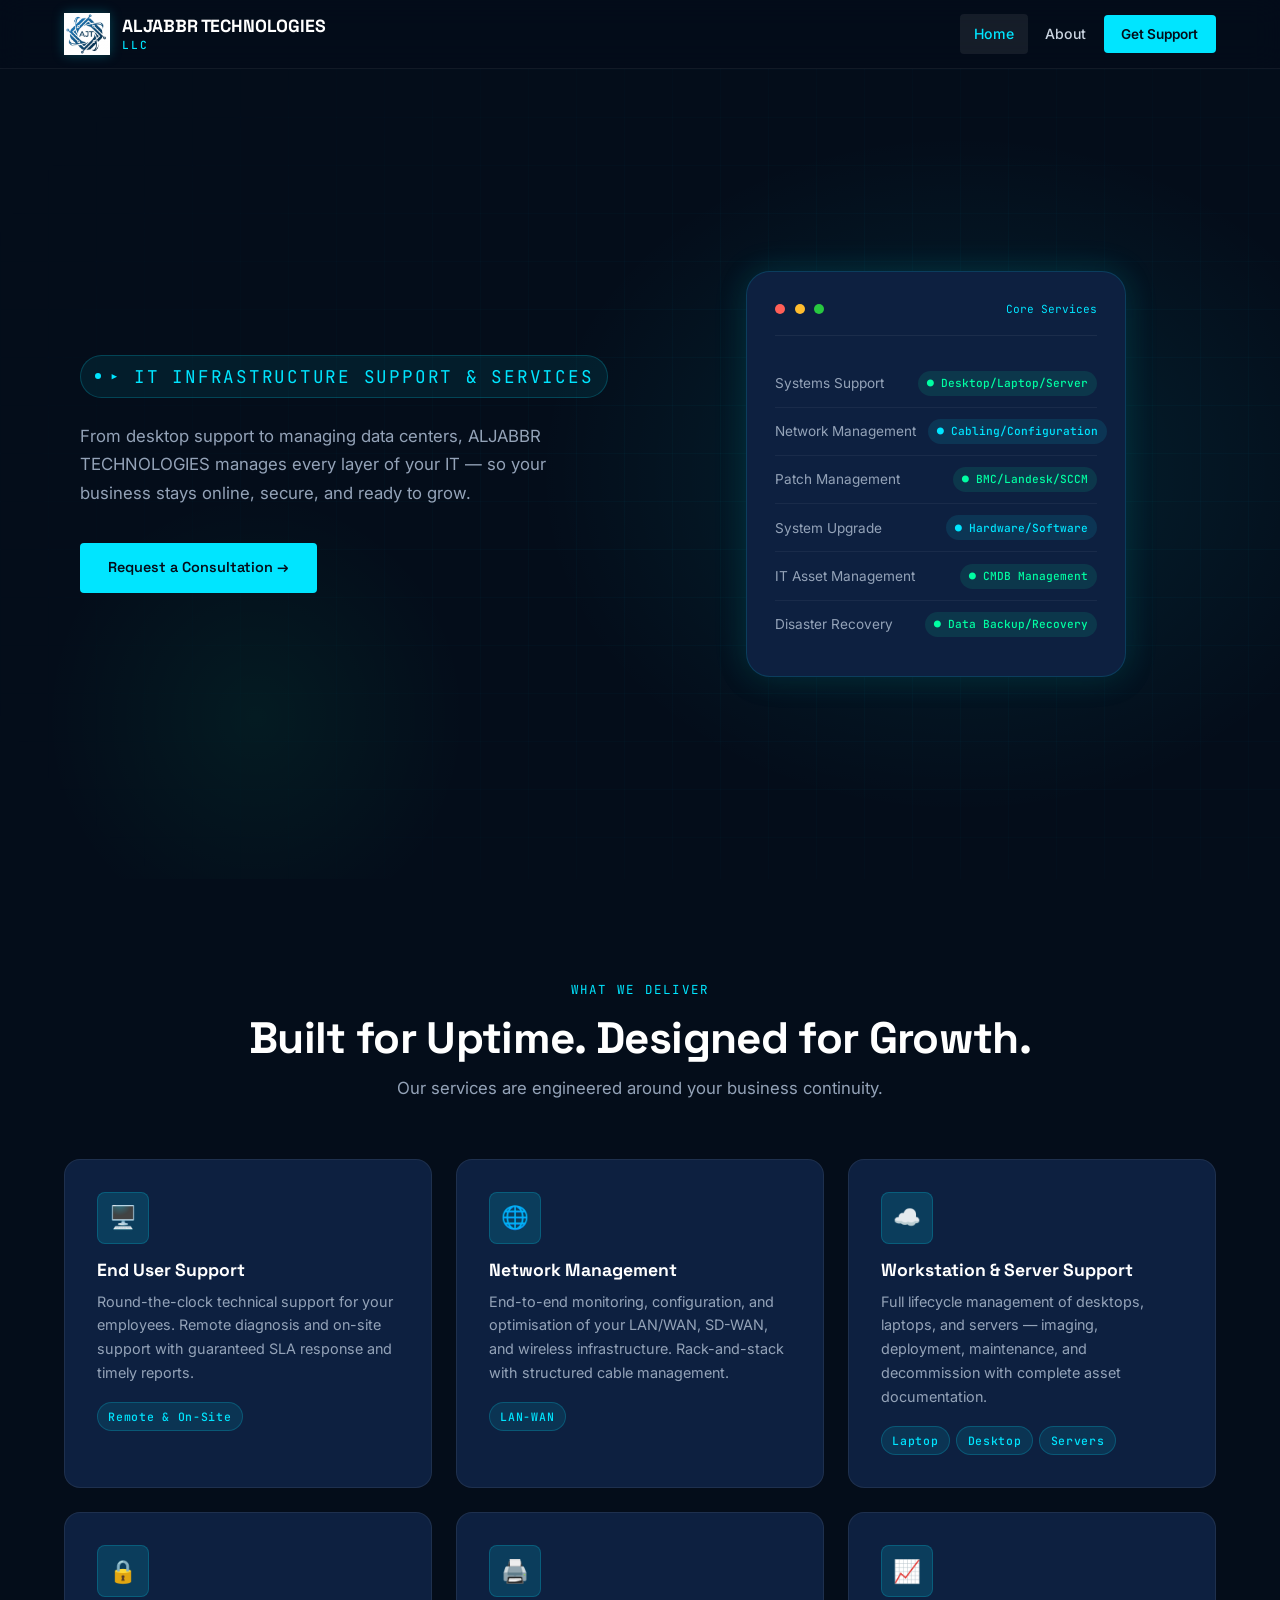
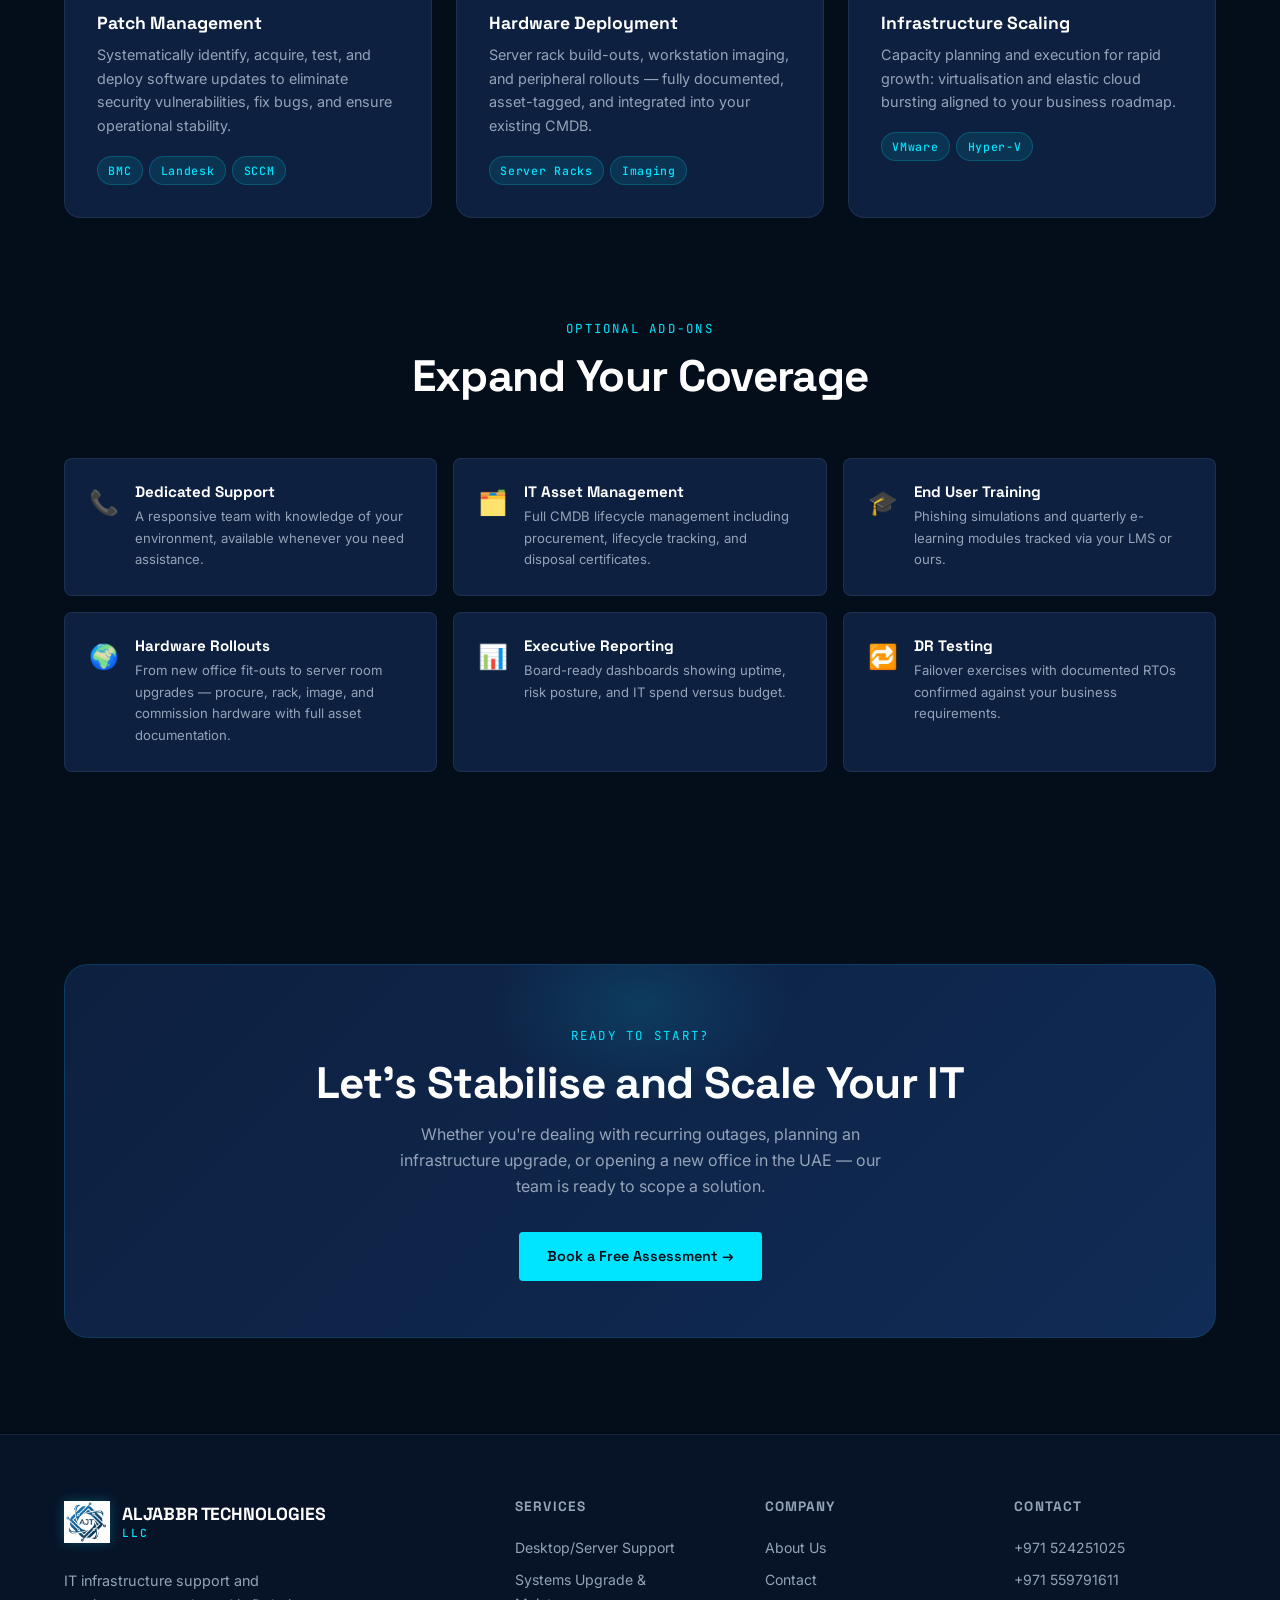
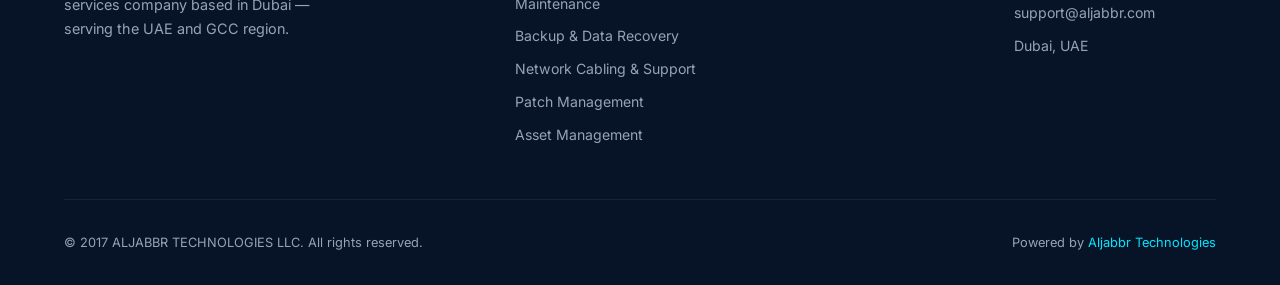
==== commit b2abc03a: "Update index.html" ====
--- a/index.html
+++ b/index.html
@@ -40,7 +40,7 @@
     }
     .hero__badge {
       display: inline-flex; align-items: center; gap: .5rem;
-      font-family: var(--font-mono); font-size: .75rem;
+      font-family: var(--font-mono); font-size: 1.1rem;
       color: var(--arc); letter-spacing: .1em;
       background: rgba(0,229,255,.08); border: 1px solid rgba(0,229,255,.2);
       padding: .35rem .85rem; border-radius: 99px;
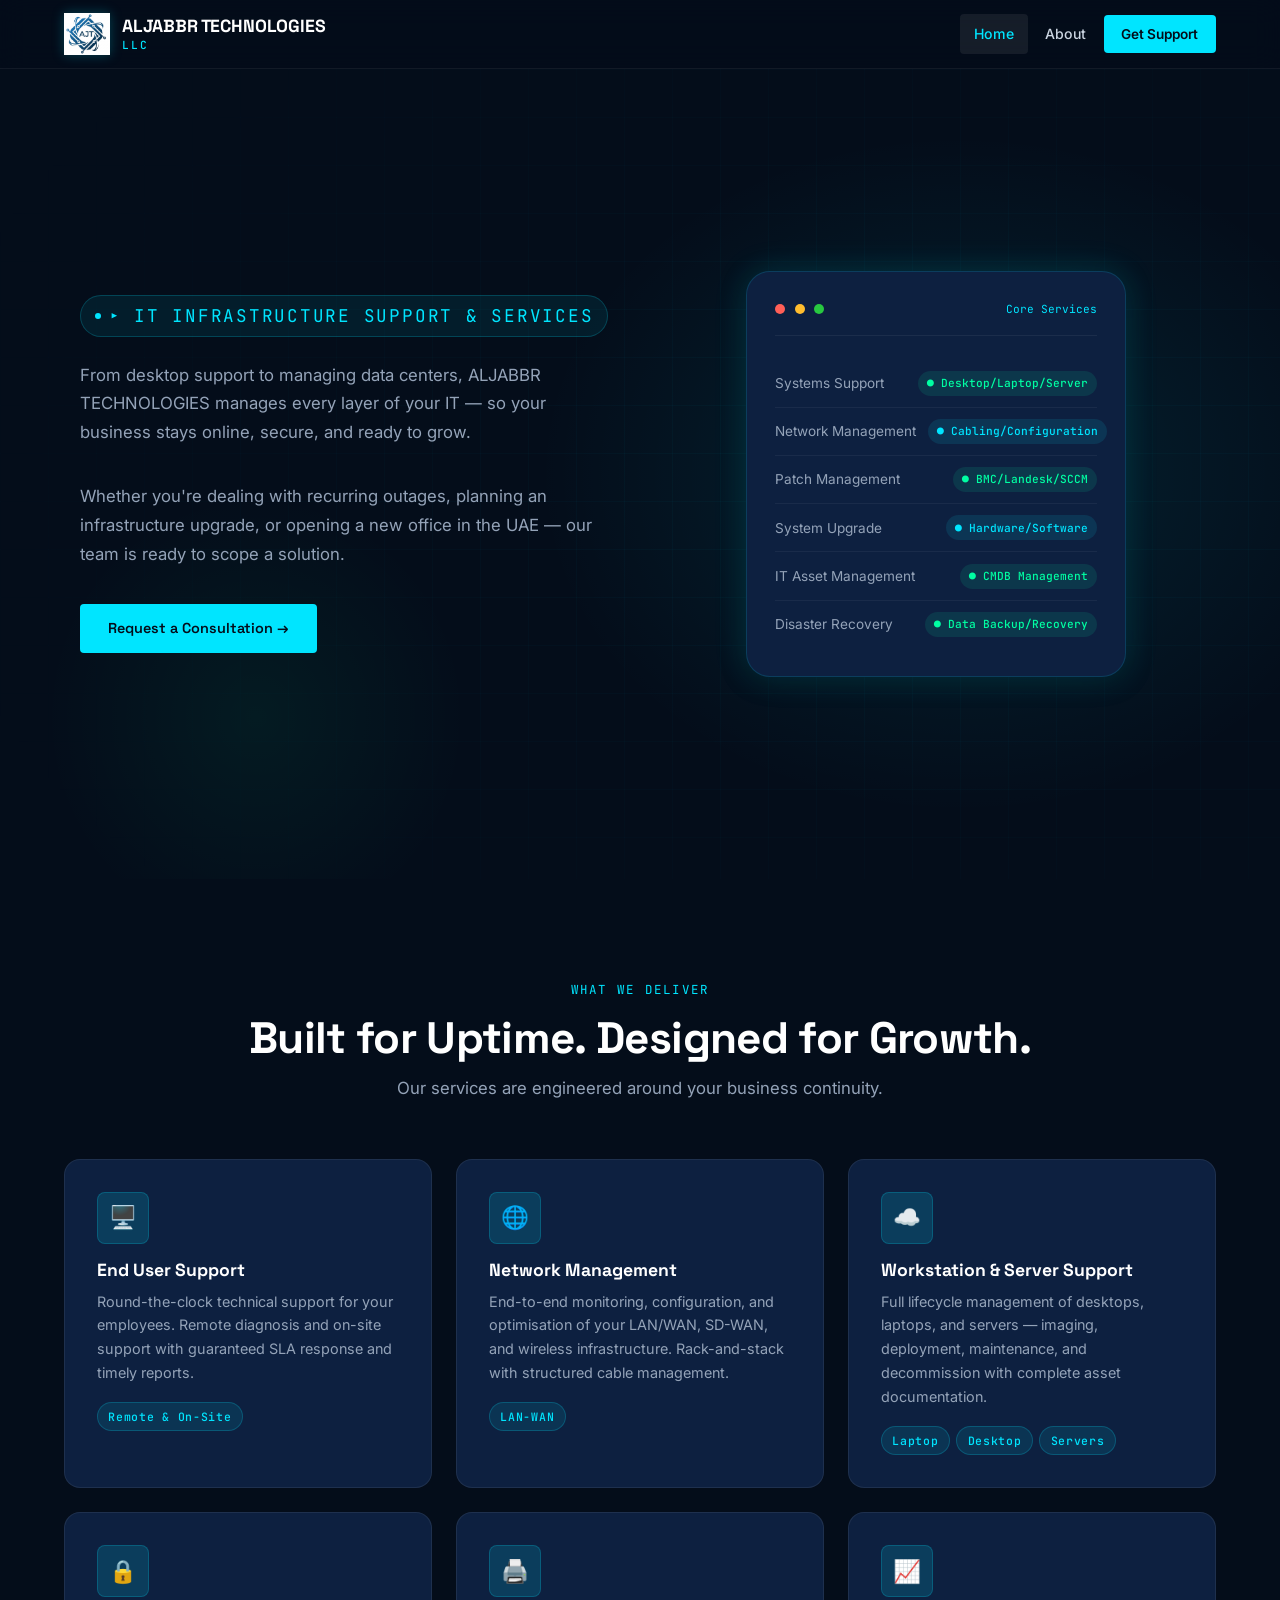
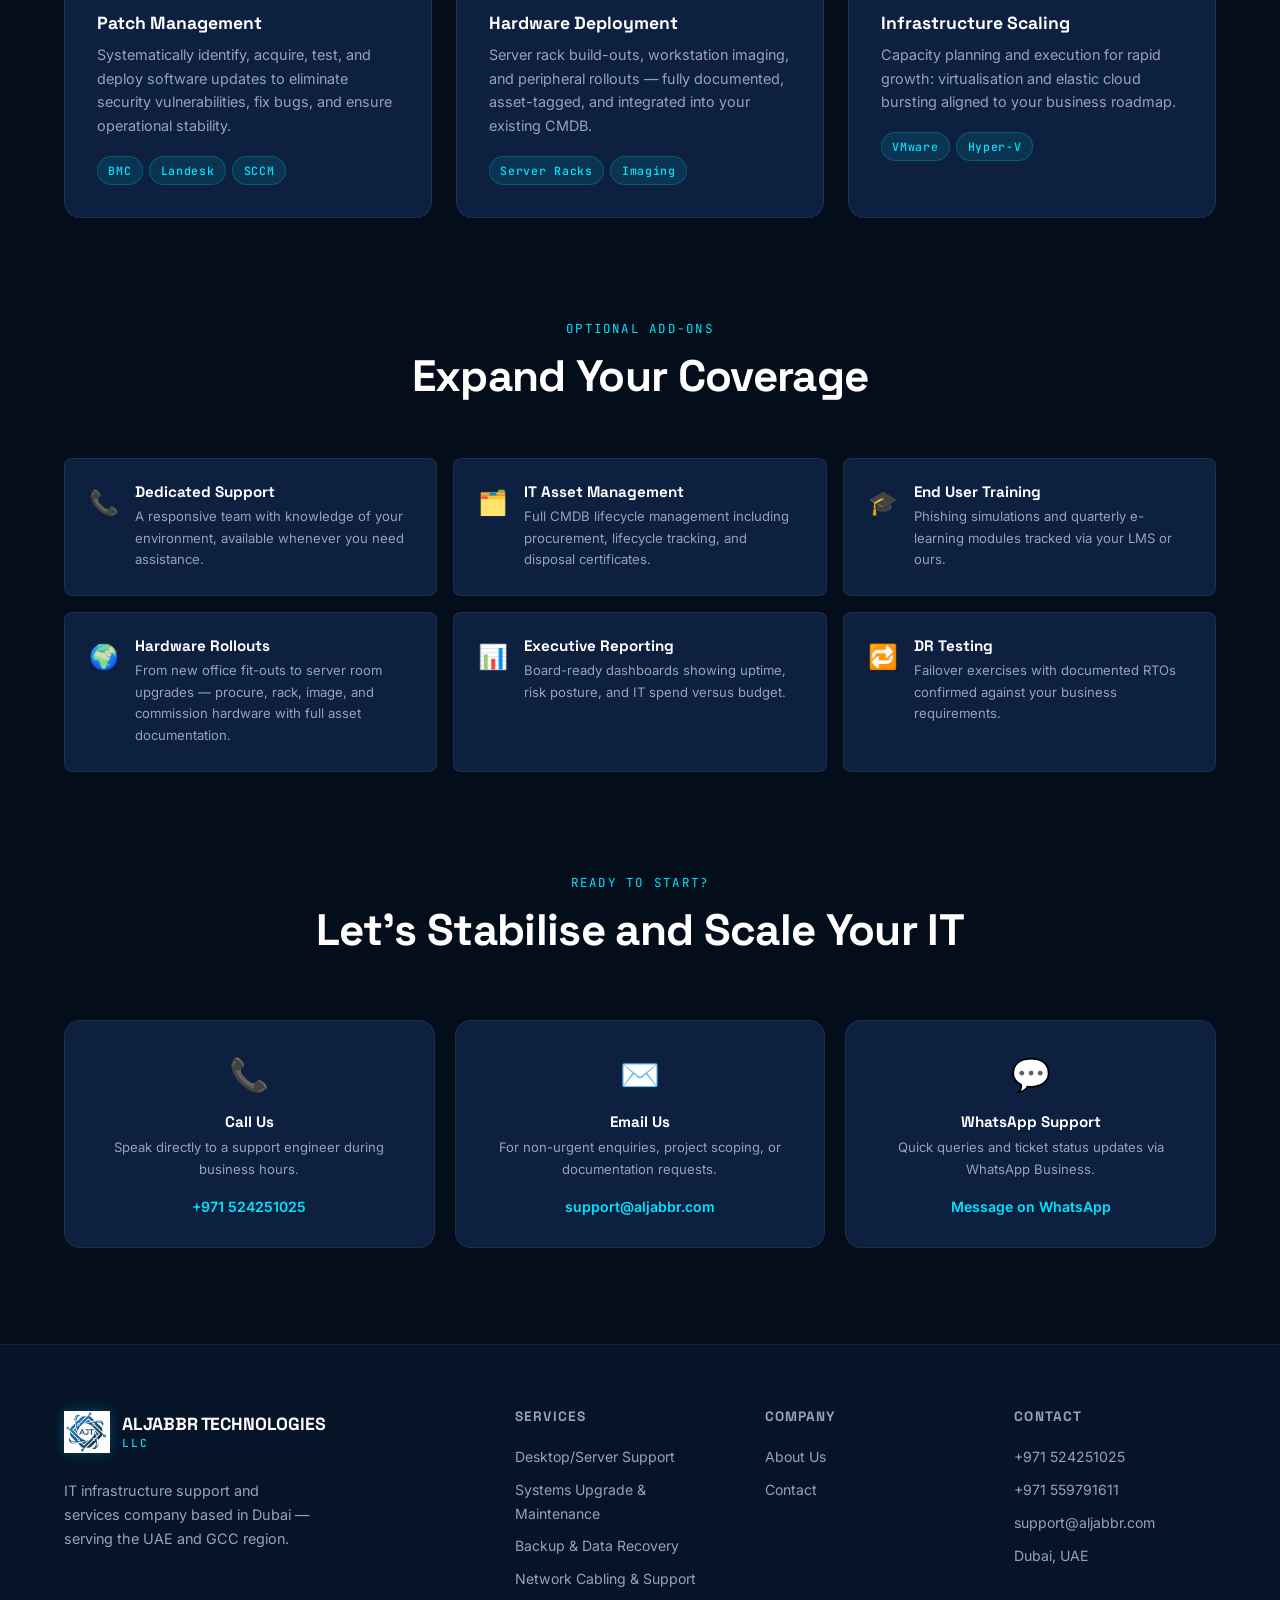
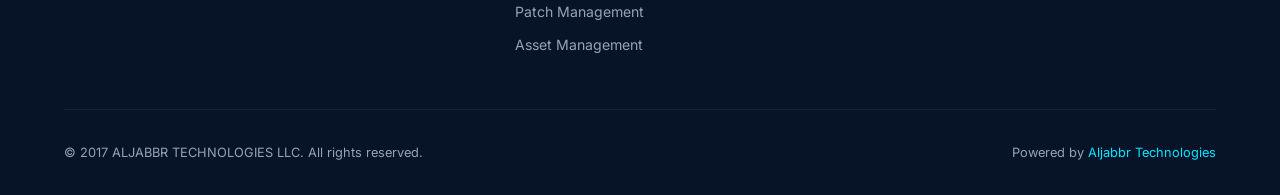
==== commit ebe844f2: "Add files via upload" ====
--- a/index.html
+++ b/index.html
@@ -172,6 +172,20 @@
     .cta-band p { max-width: 50ch; margin: 0 auto 2rem; color: var(--slate-400); }
     .cta-band .btns { display: flex; justify-content: center; gap: 1rem; flex-wrap: wrap; }
 
+ /* ── Ways to reach us ── */
+    .reach-grid { display: grid; grid-template-columns: repeat(3,1fr); gap: 1.25rem; margin-top: 4rem; }
+    .reach-card {
+      background: var(--navy-800); border: 1px solid rgba(255,255,255,.07);
+      border-radius: var(--radius-lg); padding: 1.75rem; text-align: center;
+      transition: border-color var(--transition), transform var(--transition);
+    }
+    .reach-card:hover { border-color: rgba(0,229,255,.3); transform: translateY(-3px); }
+    .reach-card .icon { font-size: 2rem; display: block; margin-bottom: .75rem; }
+    .reach-card h4 { margin-bottom: .4rem; font-size: .95rem; }
+    .reach-card p { font-size: .82rem; color: var(--slate-400); margin-bottom: .75rem; }
+    .reach-card a { font-size: .88rem; color: var(--arc); font-weight: 600; transition: color var(--transition); }
+    .reach-card a:hover { color: var(--arc-dim); }
+
     /* ── Responsive (page-specific) ── */
     @media (max-width: 900px) {
       .hero__inner { grid-template-columns: 1fr; text-align: center; gap: 3rem; }
@@ -223,6 +237,7 @@
       <div class="hero__badge">▸ IT INFRASTRUCTURE SUPPORT &amp; SERVICES</div>
 <!--      <h1>Aljabbr Technologies : <em>IT Support Team Your Business Can Depend On</em></h1>  -->
       <p class="hero__sub">From desktop support to managing data centers, ALJABBR TECHNOLOGIES manages every layer of your IT — so your business stays online, secure, and ready to grow.</p>
+<p class="hero__sub">Whether you're dealing with recurring outages, planning an infrastructure upgrade, or opening a new office in the UAE — our team is ready to scope a solution.</p>
       <div class="hero__actions">
         <a href="contact.html" class="btn btn-primary">Request a Consultation →</a>
       </div>
@@ -385,7 +400,7 @@
   </div>
 </section>
 
-<!-- ══ CTA BAND ══ -->
+<!-- ══ CTA BAND ══ 
 <section class="section">
   <div class="container">
     <div class="cta-band reveal">
@@ -395,6 +410,37 @@
       <div class="btns">
         <a href="contact.html" class="btn btn-primary">Book a Free Assessment →</a>
       </div>
+    </div>
+  </div>
+</section>
+-->
+    <!-- Ways to reach us -->
+<section class="section" style="padding-top:0;">
+  <div class="container">
+  <div class="section-head reveal">
+      <div class="eyebrow">Ready to Start?</div>
+      <h2>Let's Stabilise and Scale Your IT</h2>
+ </div>
+     <div class="reach-grid reveal">
+      <div class="reach-card">
+        <span class="icon">📞</span>
+        <h4>Call Us</h4>
+        <p>Speak directly to a support engineer during business hours.</p>
+        <a href="tel:+971524251025">+971 524251025</a>
+      </div>
+      <div class="reach-card">
+        <span class="icon">✉️</span>
+        <h4>Email Us</h4>
+        <p>For non-urgent enquiries, project scoping, or documentation requests.</p>
+        <a href="mailto:support@aljabbr.com">support@aljabbr.com</a>
+      </div>
+      <div class="reach-card">
+        <span class="icon">💬</span>
+        <h4>WhatsApp Support</h4>
+        <p>Quick queries and ticket status updates via WhatsApp Business.</p>
+        <a href="https://wa.me/971524251025" target="_blank" rel="noopener noreferrer">Message on WhatsApp</a>
+      </div>
+   
     </div>
   </div>
 </section>
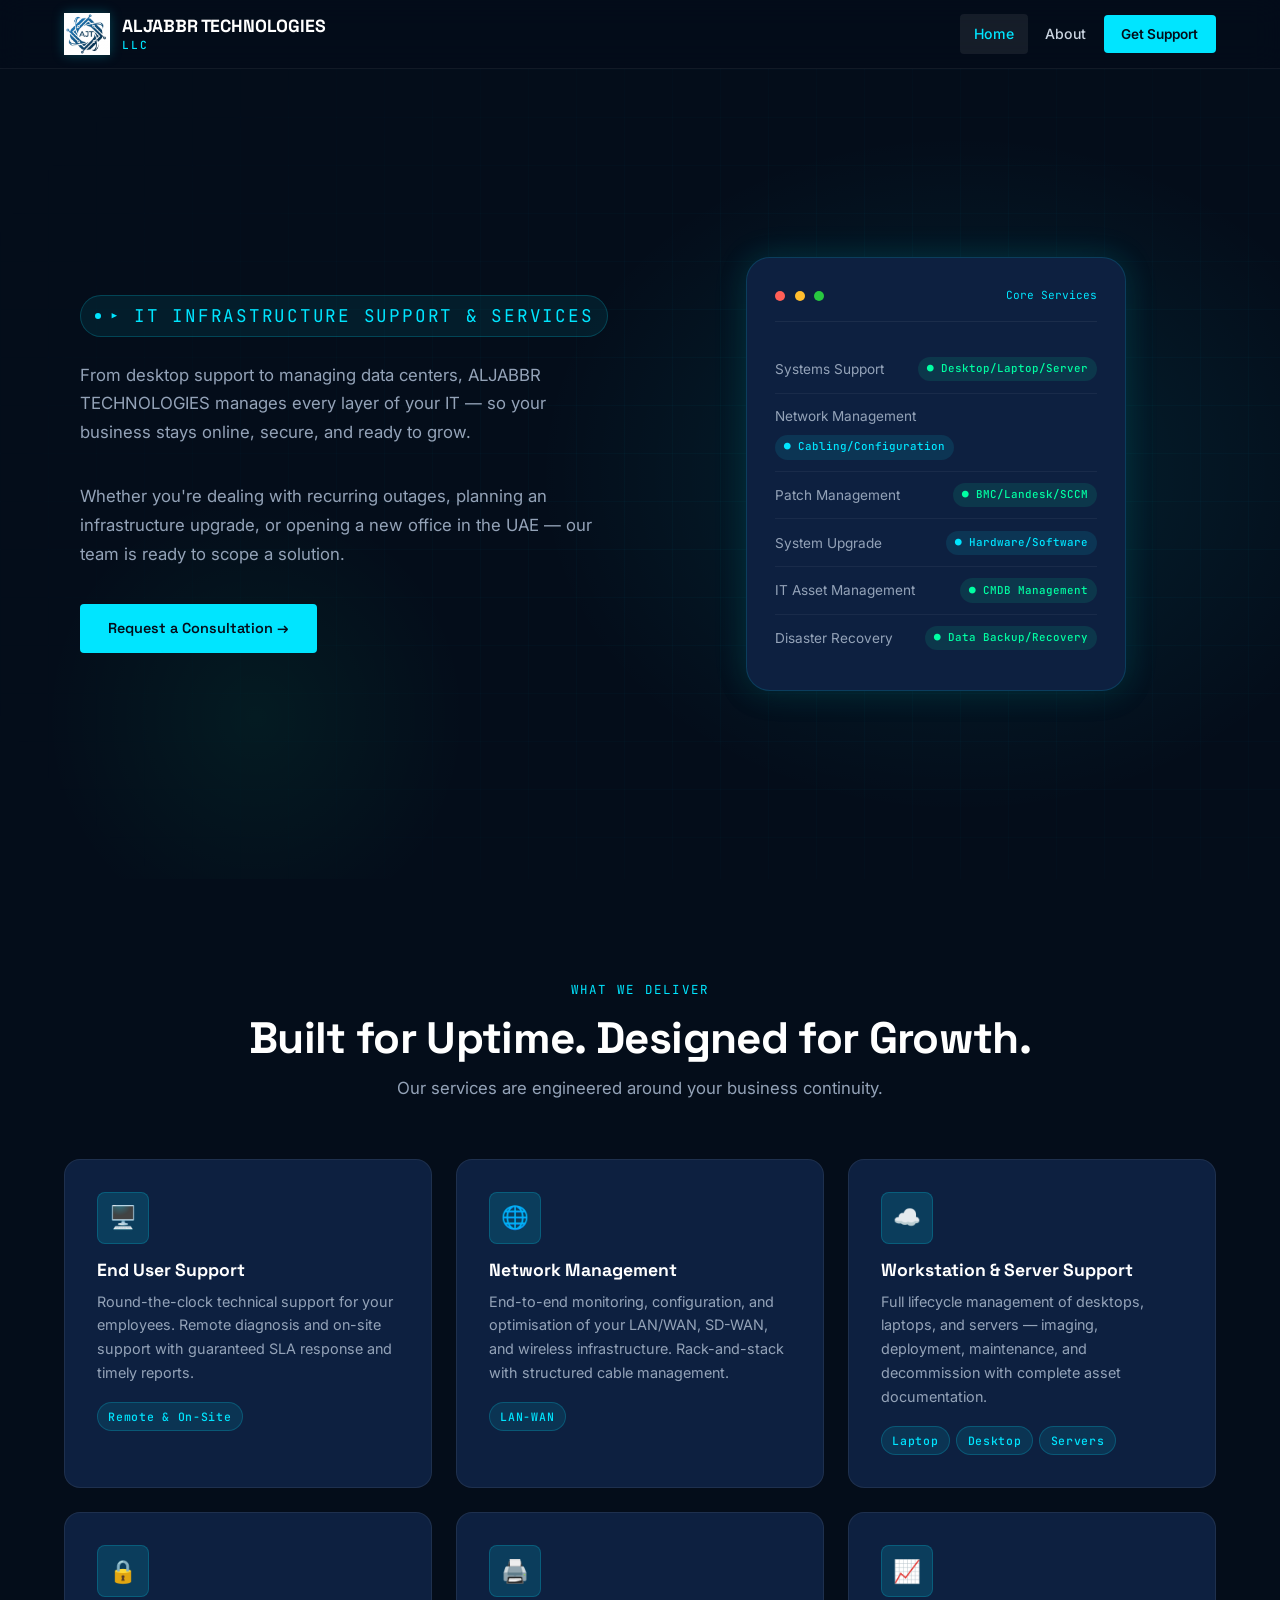
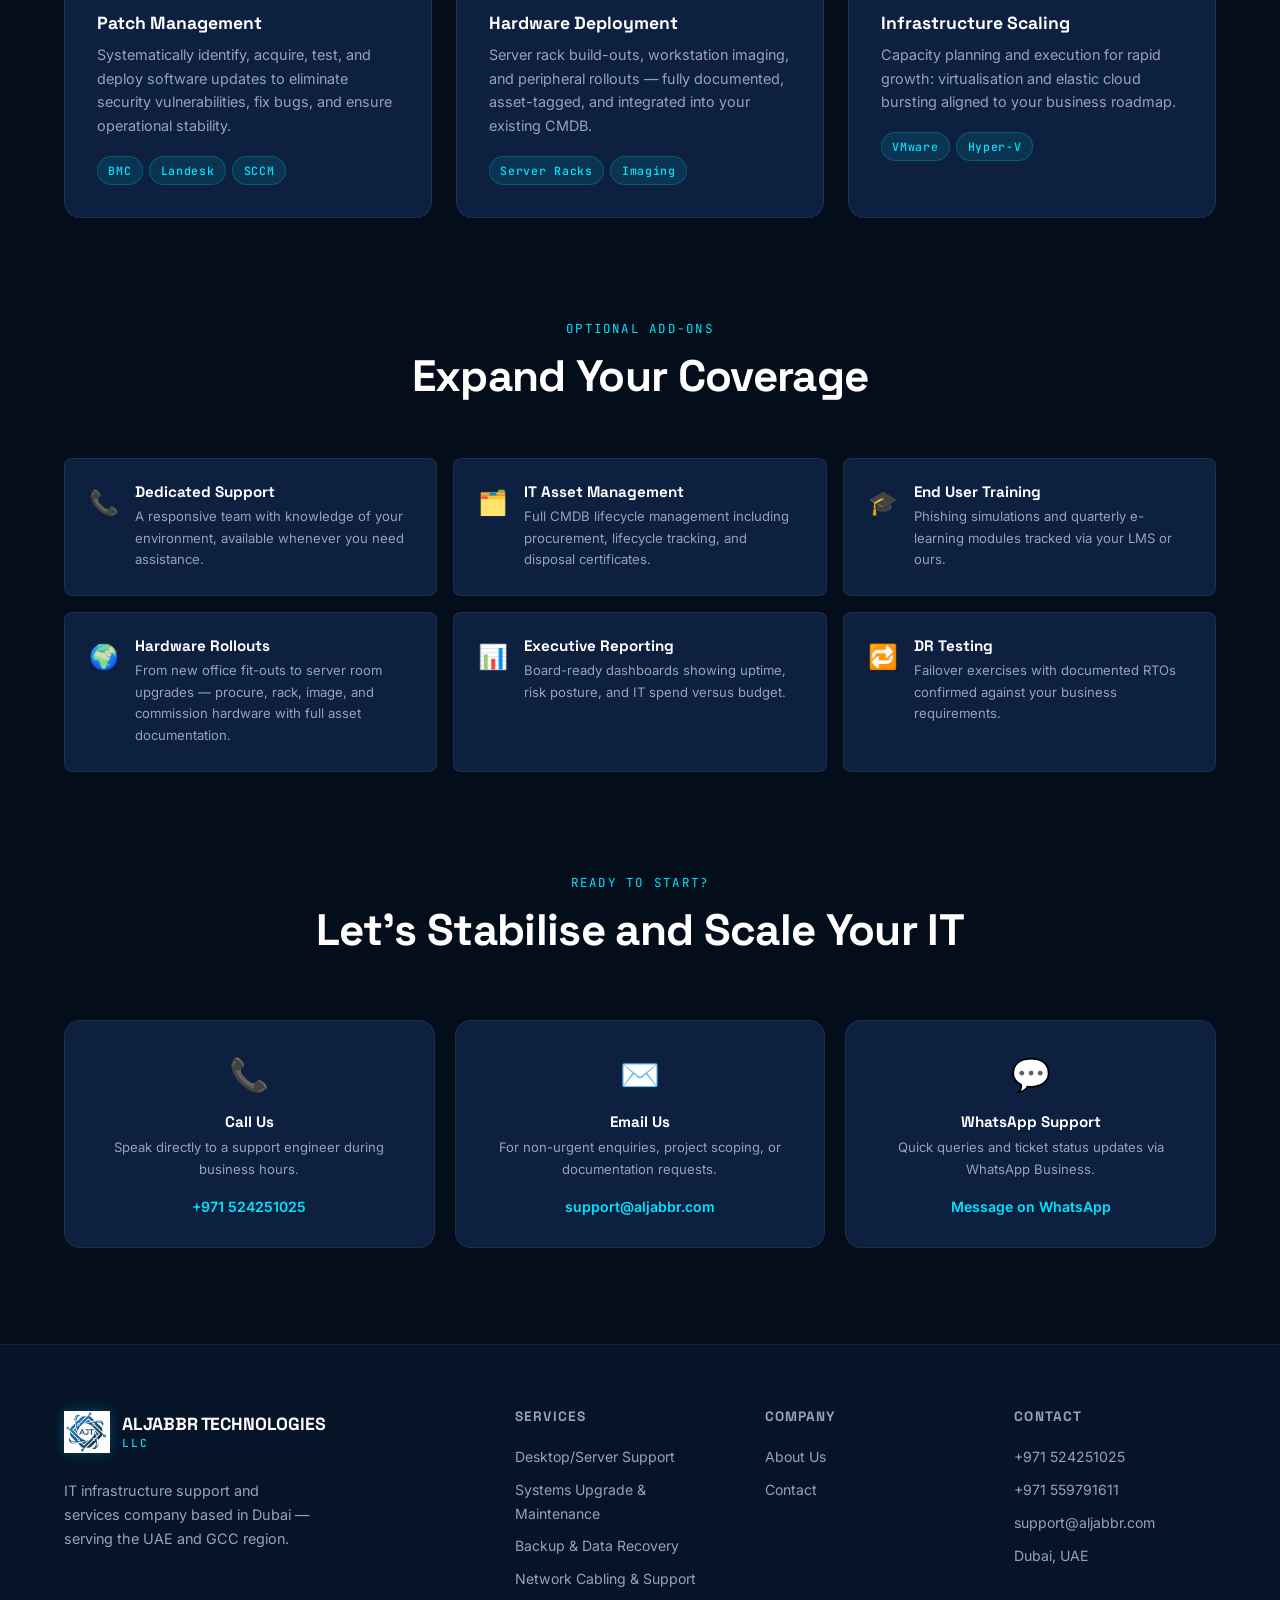
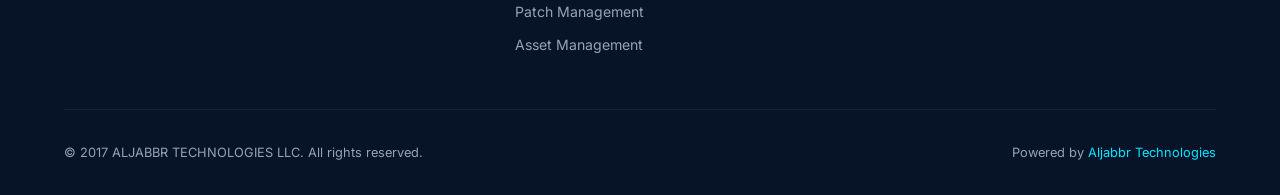
==== commit fd8ced1b: "Add files via upload" ====
--- a/index.html
+++ b/index.html
@@ -96,14 +96,14 @@
     .status-row {
       display: flex; align-items: center; justify-content: space-between;
       padding: .7rem 0; border-bottom: 1px solid rgba(255,255,255,.05);
-      font-size: .85rem; gap: .75rem;
+      font-size: .85rem; gap: .5rem; flex-wrap: wrap;
     }
     .status-row:last-of-type { border-bottom: none; }
-    .status-row .label { color: var(--slate-400); white-space: nowrap; }
+    .status-row .label { color: var(--slate-400); }
     .status-badge {
-      font-family: var(--font-mono); font-size: .7rem;
+      font-family: var(--font-mono); font-size: .68rem;
       padding: .2rem .55rem; border-radius: 99px;
-      font-weight: 500; white-space: nowrap;
+      font-weight: 500; white-space: nowrap; flex-shrink: 0;
     }
     .status-ok  { background: rgba(0,255,163,.1); color: var(--green-accent); }
     .status-act { background: rgba(0,229,255,.1); color: var(--arc); }
@@ -113,11 +113,11 @@
     .services-strip { padding-block: 2rem; border-bottom: 1px solid rgba(255,255,255,.06); }
     .services-strip__inner {
       max-width: var(--max-w); margin-inline: auto; padding-inline: 1.5rem;
-      display: flex; align-items: center; gap: 3rem; flex-wrap: wrap;
-    }
-    .services-strip span { font-size: .8rem; color: var(--slate-400); letter-spacing: .06em; text-transform: uppercase; font-family: var(--font-mono); }
-    .services-strip__items { display: flex; gap: 2.5rem; flex-wrap: wrap; }
-    .services-strip__item { display: flex; align-items: center; gap: .5rem; font-size: .88rem; color: var(--slate-300); }
+      display: flex; align-items: center; gap: 2rem; flex-wrap: wrap;
+    }
+    .services-strip span { font-size: .8rem; color: var(--slate-400); letter-spacing: .06em; text-transform: uppercase; font-family: var(--font-mono); flex-shrink: 0; }
+    .services-strip__items { display: flex; gap: 1.5rem; flex-wrap: wrap; }
+    .services-strip__item { display: flex; align-items: center; gap: .5rem; font-size: .85rem; color: var(--slate-300); }
     .services-strip__item::before { content: ''; width: 6px; height: 6px; border-radius: 50%; background: var(--arc); flex-shrink: 0; }
 
     /* ── Core services cards ── */
@@ -195,18 +195,20 @@
       .hero__visual { justify-content: center; }
       .why__grid { grid-template-columns: 1fr; gap: 3rem; }
       .addon-grid { grid-template-columns: 1fr 1fr; }
+      .reach-grid { grid-template-columns: 1fr 1fr; }
     }
     @media (max-width: 600px) {
       .hero { padding-block: 3rem 2.5rem; }
       .hero__panel { max-width: 100%; }
-      .status-row { font-size: .78rem; }
-      .status-badge { font-size: .65rem; }
       .addon-grid { grid-template-columns: 1fr; }
+      .reach-grid { grid-template-columns: 1fr; }
       .cta-band { padding: 2rem 1.25rem; }
       .cta-band h2 { font-size: 1.5rem; }
     }
     @media (max-width: 480px) {
-      .hero__badge { font-size: .68rem; }
+      .hero__badge { font-size: .65rem; letter-spacing: .07em; }
+      .hero__panel { padding: 1.25rem; }
+      .status-row { font-size: .78rem; }
     }
   </style>
 </head>
--- a/style.css
+++ b/style.css
@@ -364,9 +364,9 @@
     z-index: 99;
   }
   .nav__links.open { display: flex; }
-  .nav__links a { padding: .7rem 1rem; width: 100%; border-radius: var(--radius-sm); }
+  .nav__links a { padding: .7rem 1rem; width: 100%; border-radius: var(--radius-sm); min-height: 44px; display: flex; align-items: center; }
   .nav__toggle { display: flex; }
-  /* hide the CTA in mobile nav drawer but show as regular link */
+  /* CTA in mobile nav drawer */
   .nav__links .nav__cta {
     margin-top: .5rem;
     text-align: center;
@@ -394,13 +394,23 @@
 
   /* Page hero */
   .page-hero { padding-block: 3.5rem 2.5rem; }
+
+  /* Buttons — larger touch targets on mobile */
+  .btn { min-height: 48px; }
+}
+@media (max-width: 600px) {
+  /* Footer stack to single column */
+  .footer__grid { grid-template-columns: 1fr; gap: 1.75rem; }
+  .footer__brand { max-width: 100%; }
+  .footer__brand p { max-width: 100%; }
 }
 @media (max-width: 480px) {
   h1 { font-size: 1.85rem; }
   h2 { font-size: 1.5rem; }
   .container { padding-inline: 1rem; }
-  .footer__grid { grid-template-columns: 1fr; gap: 1.75rem; }
   .btn { padding: .75rem 1.25rem; font-size: .85rem; }
+  /* Eyebrow smaller on very small screens */
+  .eyebrow { font-size: .7rem; letter-spacing: .12em; }
 }
 @media (prefers-reduced-motion: reduce) {
   *, *::before, *::after { transition-duration: 0ms !important; animation-duration: 0ms !important; }
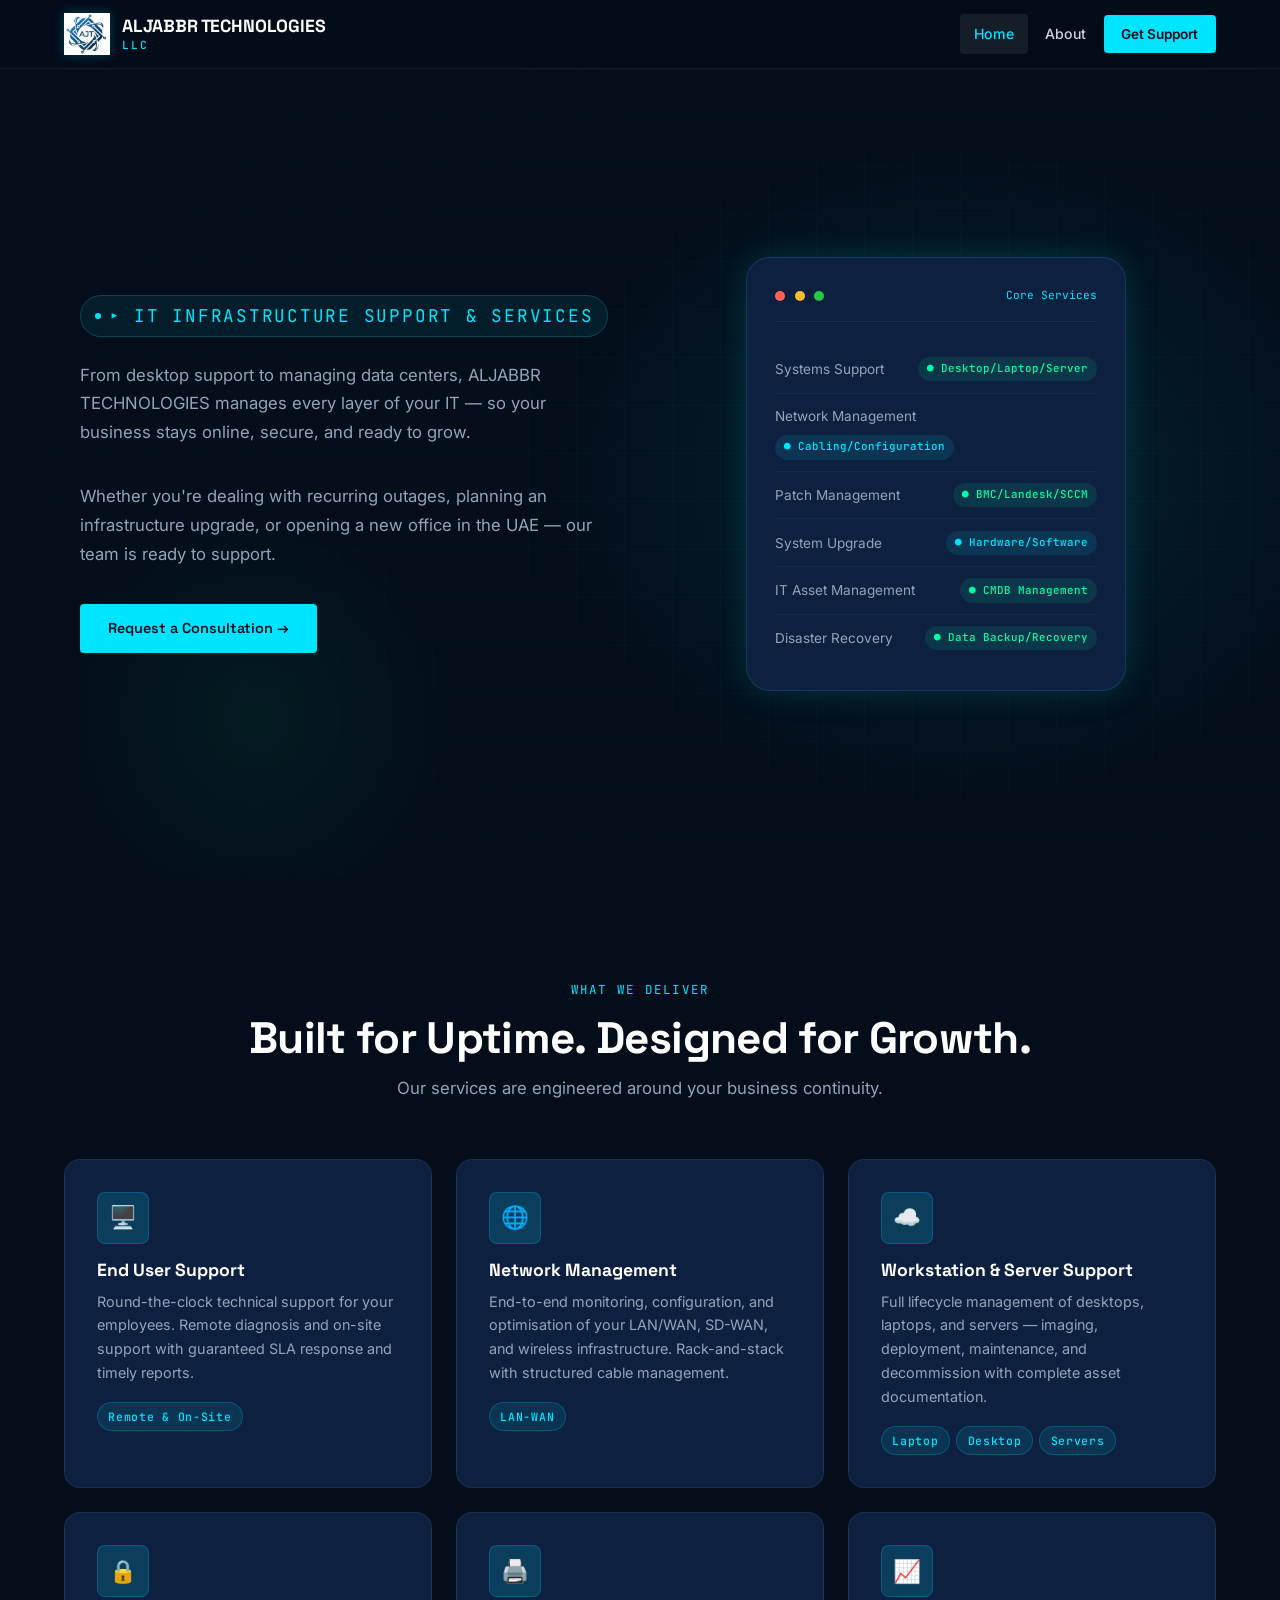
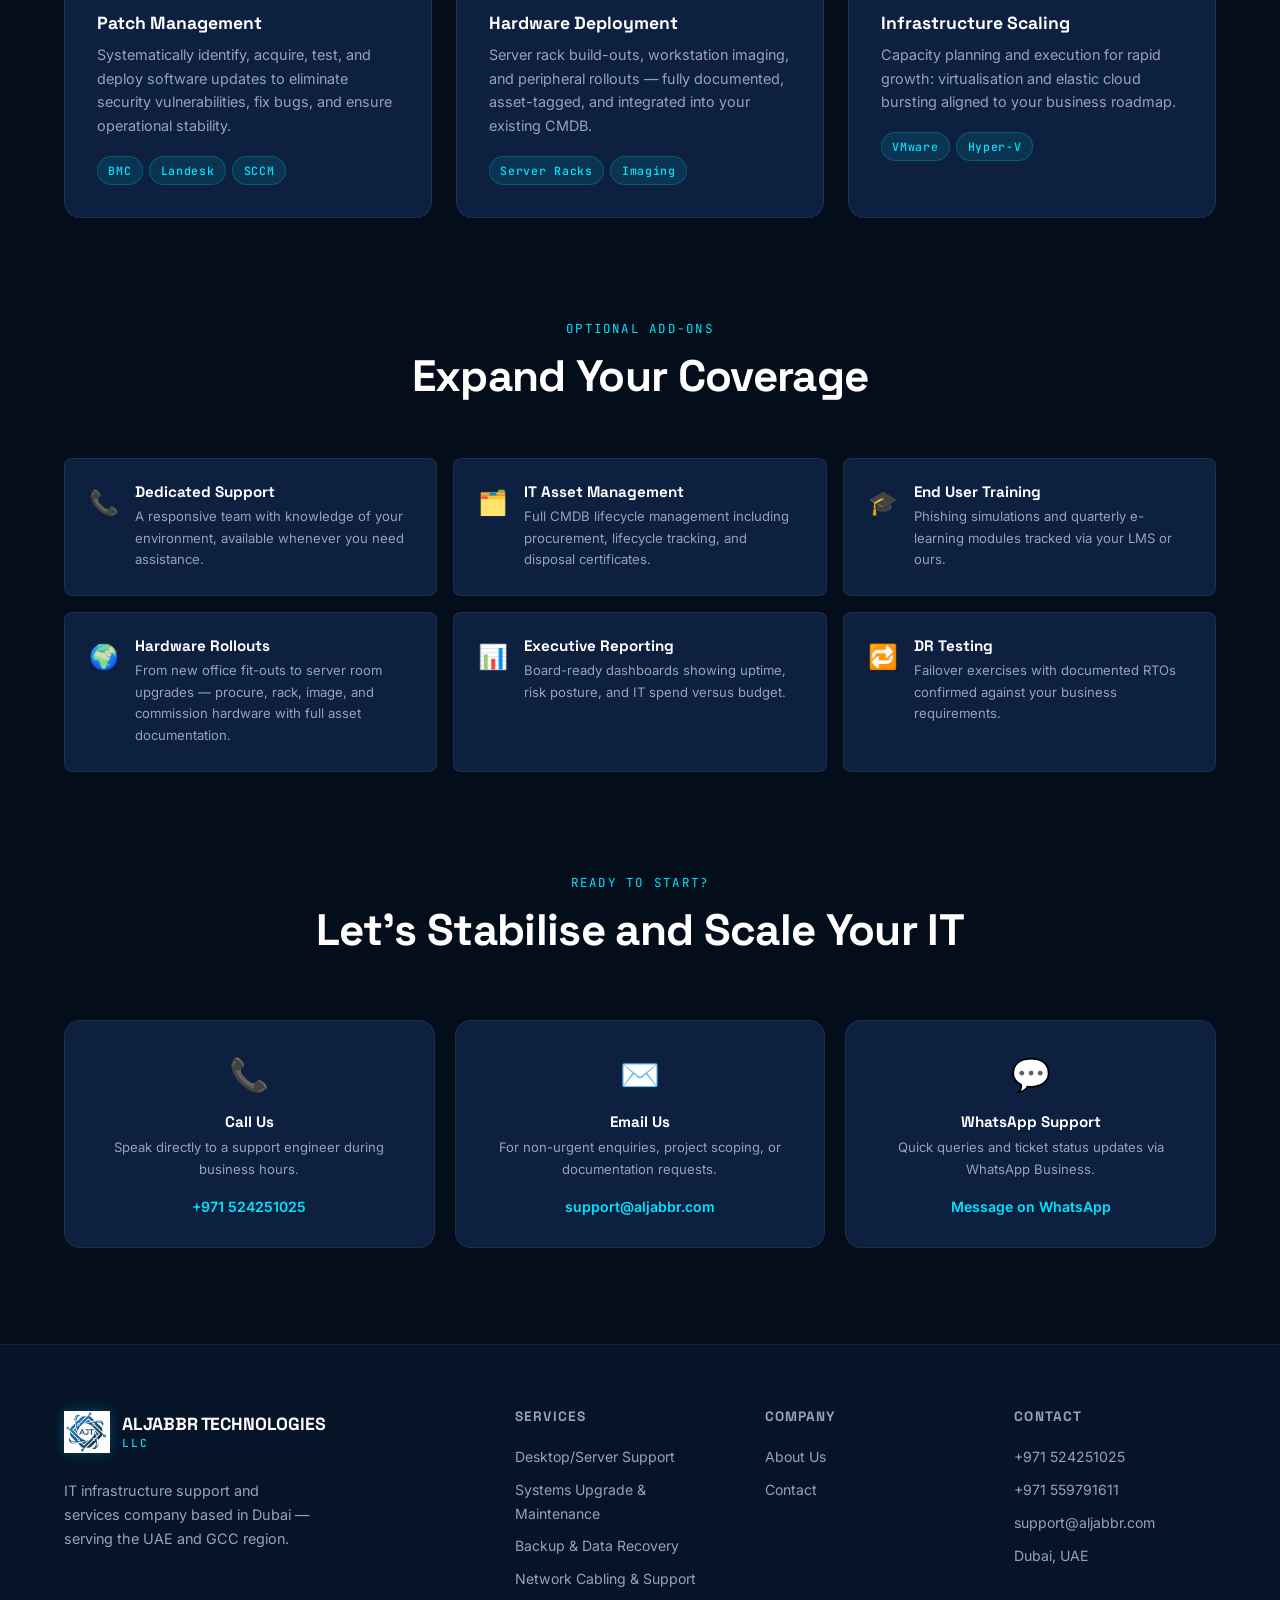
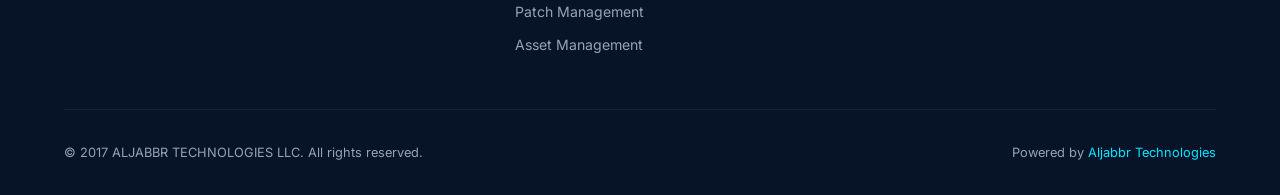
==== commit 1fc247fe: "Update index.html" ====
--- a/index.html
+++ b/index.html
@@ -239,7 +239,7 @@
       <div class="hero__badge">▸ IT INFRASTRUCTURE SUPPORT &amp; SERVICES</div>
 <!--      <h1>Aljabbr Technologies : <em>IT Support Team Your Business Can Depend On</em></h1>  -->
       <p class="hero__sub">From desktop support to managing data centers, ALJABBR TECHNOLOGIES manages every layer of your IT — so your business stays online, secure, and ready to grow.</p>
-<p class="hero__sub">Whether you're dealing with recurring outages, planning an infrastructure upgrade, or opening a new office in the UAE — our team is ready to scope a solution.</p>
+<p class="hero__sub">Whether you're dealing with recurring outages, planning an infrastructure upgrade, or opening a new office in the UAE — our team is ready to support.</p>
       <div class="hero__actions">
         <a href="contact.html" class="btn btn-primary">Request a Consultation →</a>
       </div>
